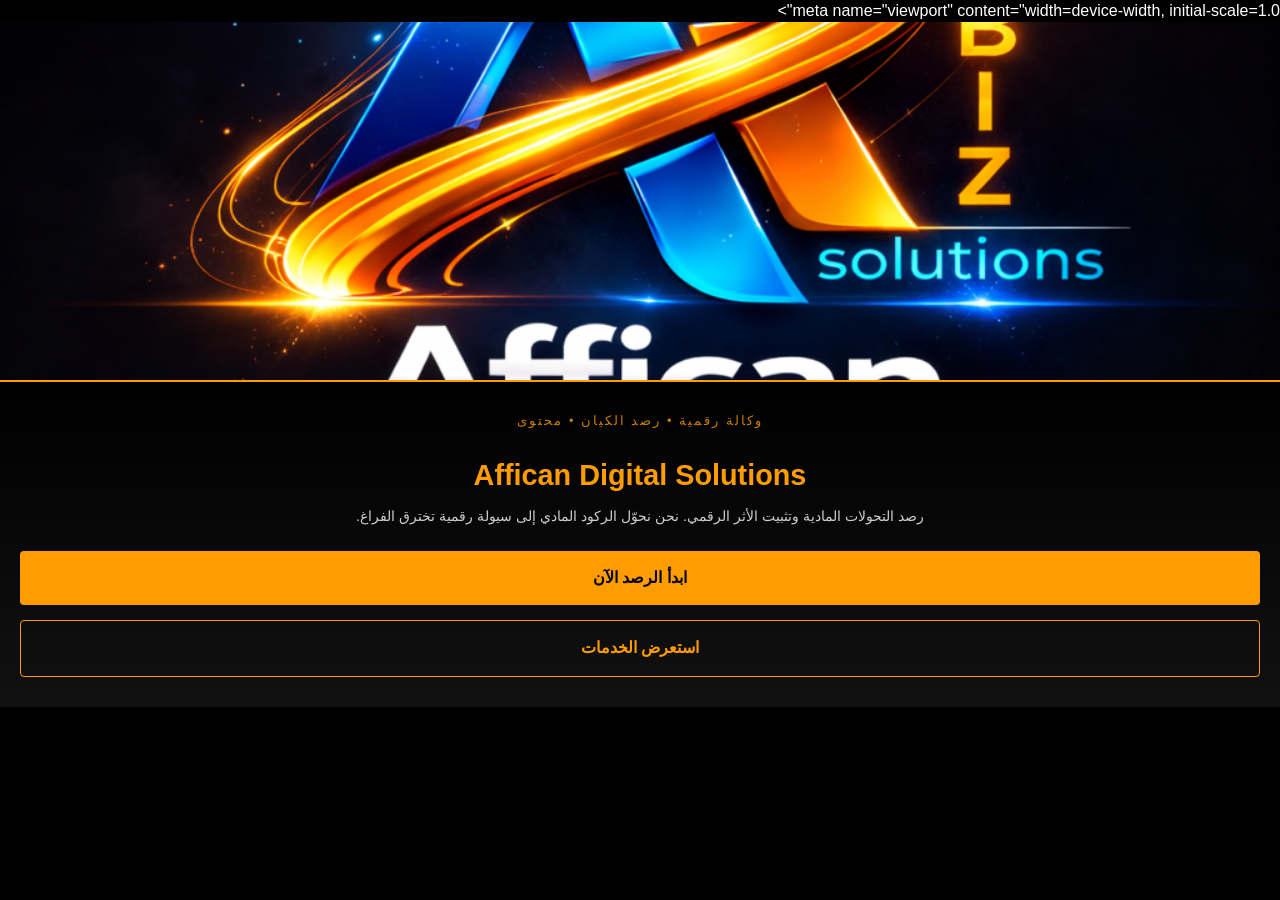
==== index.html @ de7030ec "Update index.html Signed-off-by: rakanafif <rakandz004@gmail.com>" ====
<!DOCTYPE html>
<html lang="ar" dir="rtl">
<head>
    
    <meta charset="utf-8">
    <meta name="google-site-verification" content="oXq-KwBceOg_togPXG14apbzMvEQKiECzn4qDTtBXEM" />
    <meta name="google-site-verification" content="ISTtmgUKRQYc-Rd8a2pWmfaBauQiLoEiOgYA6_pxWcs">
    meta name="viewport" content="width=device-width, initial-scale=1.0">
    <link rel="canonical" href="http://affican.duckdns.org/">
    <title>Affican Digital | رصد الكيان وحلول الأعمال</title>
    <meta name="description" content="Affican Digital Solutions - مختبر رصد التحولات الرقمية وصناعة المحتوى بقيادة ركان عفيف.">
    <meta name="keywords" content="Affican Digital, ركان عفيف, تسويق رقمي, DuckDNS">

    <link rel="stylesheet" href="styles.css">
</head>
<body>
    <div class="hero-image"></div>
    
    <main class="hero-content">
        <p style="color: #ff9d00; font-size: 0.8rem; letter-spacing: 2px;">وكالة رقمية • رصد الكيان • محتوى</p>
        <h1>Affican Digital Solutions</h1>
        <p>رصد التحولات المادية وتثبيت الأثر الرقمي. نحن نحوّل الركود المادي إلى سيولة رقمية تخترق الفراغ.</p>
        
        <div class="btn-group">
            <a href="#" class="btn btn-primary">ابدأ الرصد الآن</a>
            <a href="#" class="btn btn-outline">استعرض الخدمات</a>
        </div>
    </main>
</body>
    
</html>
---- styles.css ----
/* تصميم Affican Digital - نسخة الهاتف الفاخرة */
* { margin: 0; padding: 0; box-sizing: border-box; }
body { 
    background-color: #000; 
    color: #fff; 
    font-family: 'Arial', sans-serif; 
    direction: rtl;
    line-height: 1.4;
    overflow-x: hidden;
}

/* إصلاح صورة الغلاف العلوي */
.hero-image {
    width: 100%;
    height: 40vh; /* تأخذ 40% من طول الشاشة */
    background: url('logo.png') no-repeat center center; /* سنستخدم اللوجو كخلفية علوية */
    background-size: cover;
    border-bottom: 2px solid #ff9d00;
}

/* محتوى الواجهة */
.hero-content {
    padding: 30px 20px;
    text-align: center;
    background: linear-gradient(to bottom, #000, #111);
}

h1 { font-size: 1.8rem; color: #ff9d00; margin-bottom: 10px; }
p { font-size: 0.9rem; opacity: 0.8; margin-bottom: 25px; }

/* أزرار عريضة (Full Width) للهاتف */
.btn-group {
    display: flex;
    flex-direction: column;
    gap: 15px;
}

.btn {
    padding: 16px;
    border-radius: 4px;
    text-decoration: none;
    font-weight: bold;
    font-size: 1rem;
    transition: 0.3s;
}

.btn-primary { background-color: #ff9d00; color: #000; border: none; }
.btn-outline { border: 1px solid #ff9d00; color: #ff9d00; }
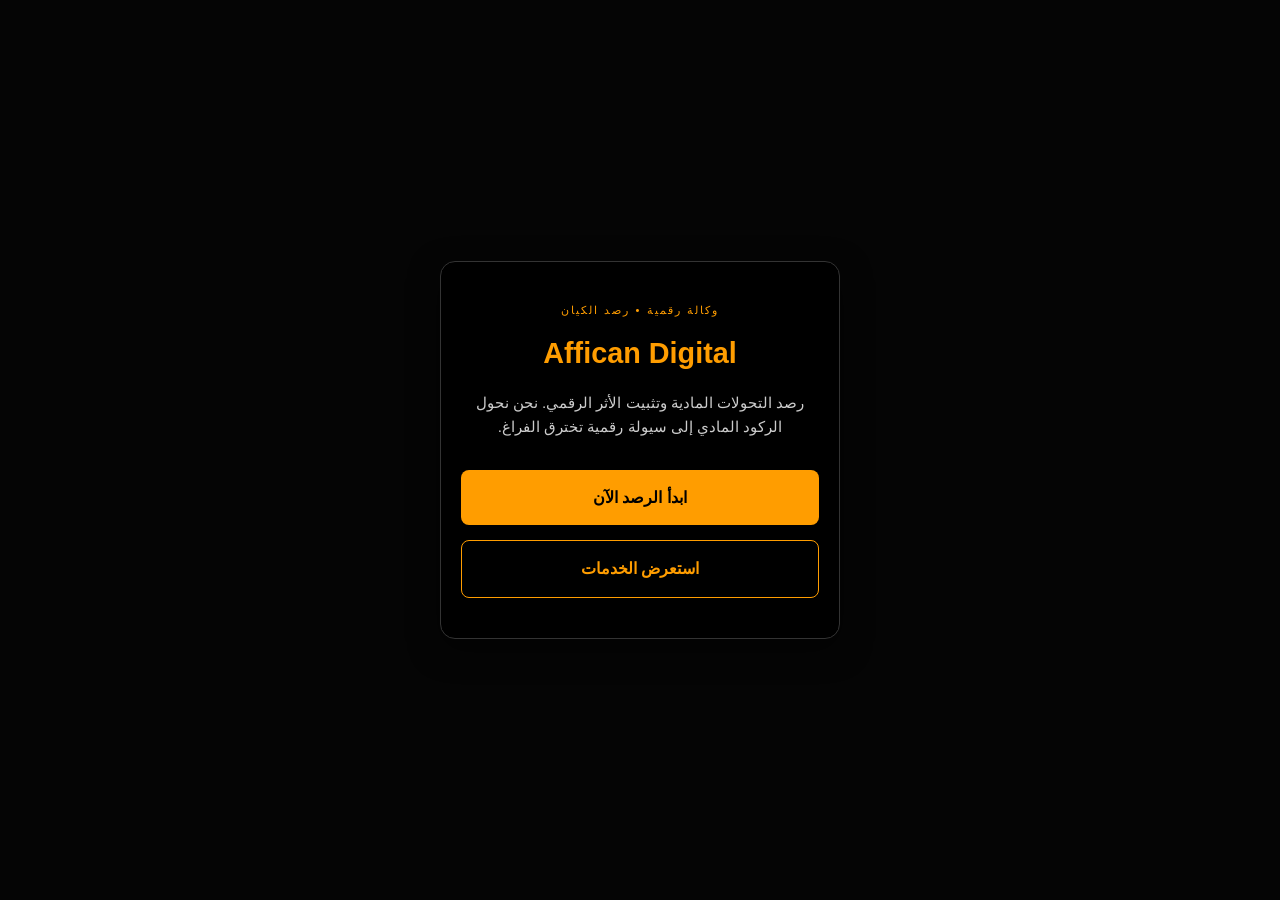
==== commit 3d770393: "Update index.html Signed-off-by: rakanafif <rakandz004@gmail.com>" ====
--- a/index.html
+++ b/index.html
@@ -1,32 +1,33 @@
-
 <!DOCTYPE html>
 <html lang="ar" dir="rtl">
 <head>
-    
-    <meta charset="utf-8">
-    <meta name="google-site-verification" content="oXq-KwBceOg_togPXG14apbzMvEQKiECzn4qDTtBXEM" />
-    <meta name="google-site-verification" content="ISTtmgUKRQYc-Rd8a2pWmfaBauQiLoEiOgYA6_pxWcs">
-    meta name="viewport" content="width=device-width, initial-scale=1.0">
-    <link rel="canonical" href="http://affican.duckdns.org/">
-    <title>Affican Digital | رصد الكيان وحلول الأعمال</title>
-    <meta name="description" content="Affican Digital Solutions - مختبر رصد التحولات الرقمية وصناعة المحتوى بقيادة ركان عفيف.">
-    <meta name="keywords" content="Affican Digital, ركان عفيف, تسويق رقمي, DuckDNS">
-
-    <link rel="stylesheet" href="styles.css">
+    <meta charset="UTF-8">
+    <meta name="viewport" content="width=device-width, initial-scale=1.0, maximum-scale=1.0, user-scalable=no">
+    <meta name="google-site-verification" content="mkq-KhrCe0g-YogPX614apmXV8QX1RCzn4gDTfRXRYM" />
+    <meta name="google-site-verification" content="ISTTmgUKRQYc-Rd8a2pWmf-aBauQiLoEiOgYA6_pxWcs" />
+    <title>Affican Digital | رصد الكيان</title>
+    <style>
+        * { margin: 0; padding: 0; box-sizing: border-box; }
+        body { background-color: #050505; color: #ffffff; font-family: sans-serif; line-height: 1.6; display: flex; align-items: center; justify-content: center; min-height: 100vh; padding: 20px; }
+        .card { background: #000; border: 1px solid #333; padding: 40px 20px; border-radius: 15px; text-align: center; width: 100%; max-width: 400px; box-shadow: 0 10px 30px rgba(0,0,0,0.5); }
+        .pill { color: #ff9d00; font-size: 0.7rem; text-transform: uppercase; letter-spacing: 2px; margin-bottom: 10px; display: block; }
+        h1 { color: #ff9d00; font-size: 1.8rem; margin-bottom: 15px; font-weight: bold; }
+        p { font-size: 0.95rem; color: #ccc; margin-bottom: 30px; }
+        .btn-group { display: flex; flex-direction: column; gap: 15px; }
+        .btn { display: block; padding: 15px; border-radius: 8px; text-decoration: none; font-weight: bold; transition: 0.3s; font-size: 1rem; }
+        .btn-primary { background-color: #ff9d00; color: #000; border: none; }
+        .btn-outline { border: 1px solid #ff9d00; color: #ff9d00; }
+    </style>
 </head>
 <body>
-    <div class="hero-image"></div>
-    
-    <main class="hero-content">
-        <p style="color: #ff9d00; font-size: 0.8rem; letter-spacing: 2px;">وكالة رقمية • رصد الكيان • محتوى</p>
-        <h1>Affican Digital Solutions</h1>
-        <p>رصد التحولات المادية وتثبيت الأثر الرقمي. نحن نحوّل الركود المادي إلى سيولة رقمية تخترق الفراغ.</p>
-        
+    <div class="card">
+        <span class="pill">وكالة رقمية • رصد الكيان</span>
+        <h1>Affican Digital</h1>
+        <p>رصد التحولات المادية وتثبيت الأثر الرقمي. نحن نحول الركود المادي إلى سيولة رقمية تخترق الفراغ.</p>
         <div class="btn-group">
             <a href="#" class="btn btn-primary">ابدأ الرصد الآن</a>
             <a href="#" class="btn btn-outline">استعرض الخدمات</a>
         </div>
-    </main>
+    </div>
 </body>
-    
 </html>
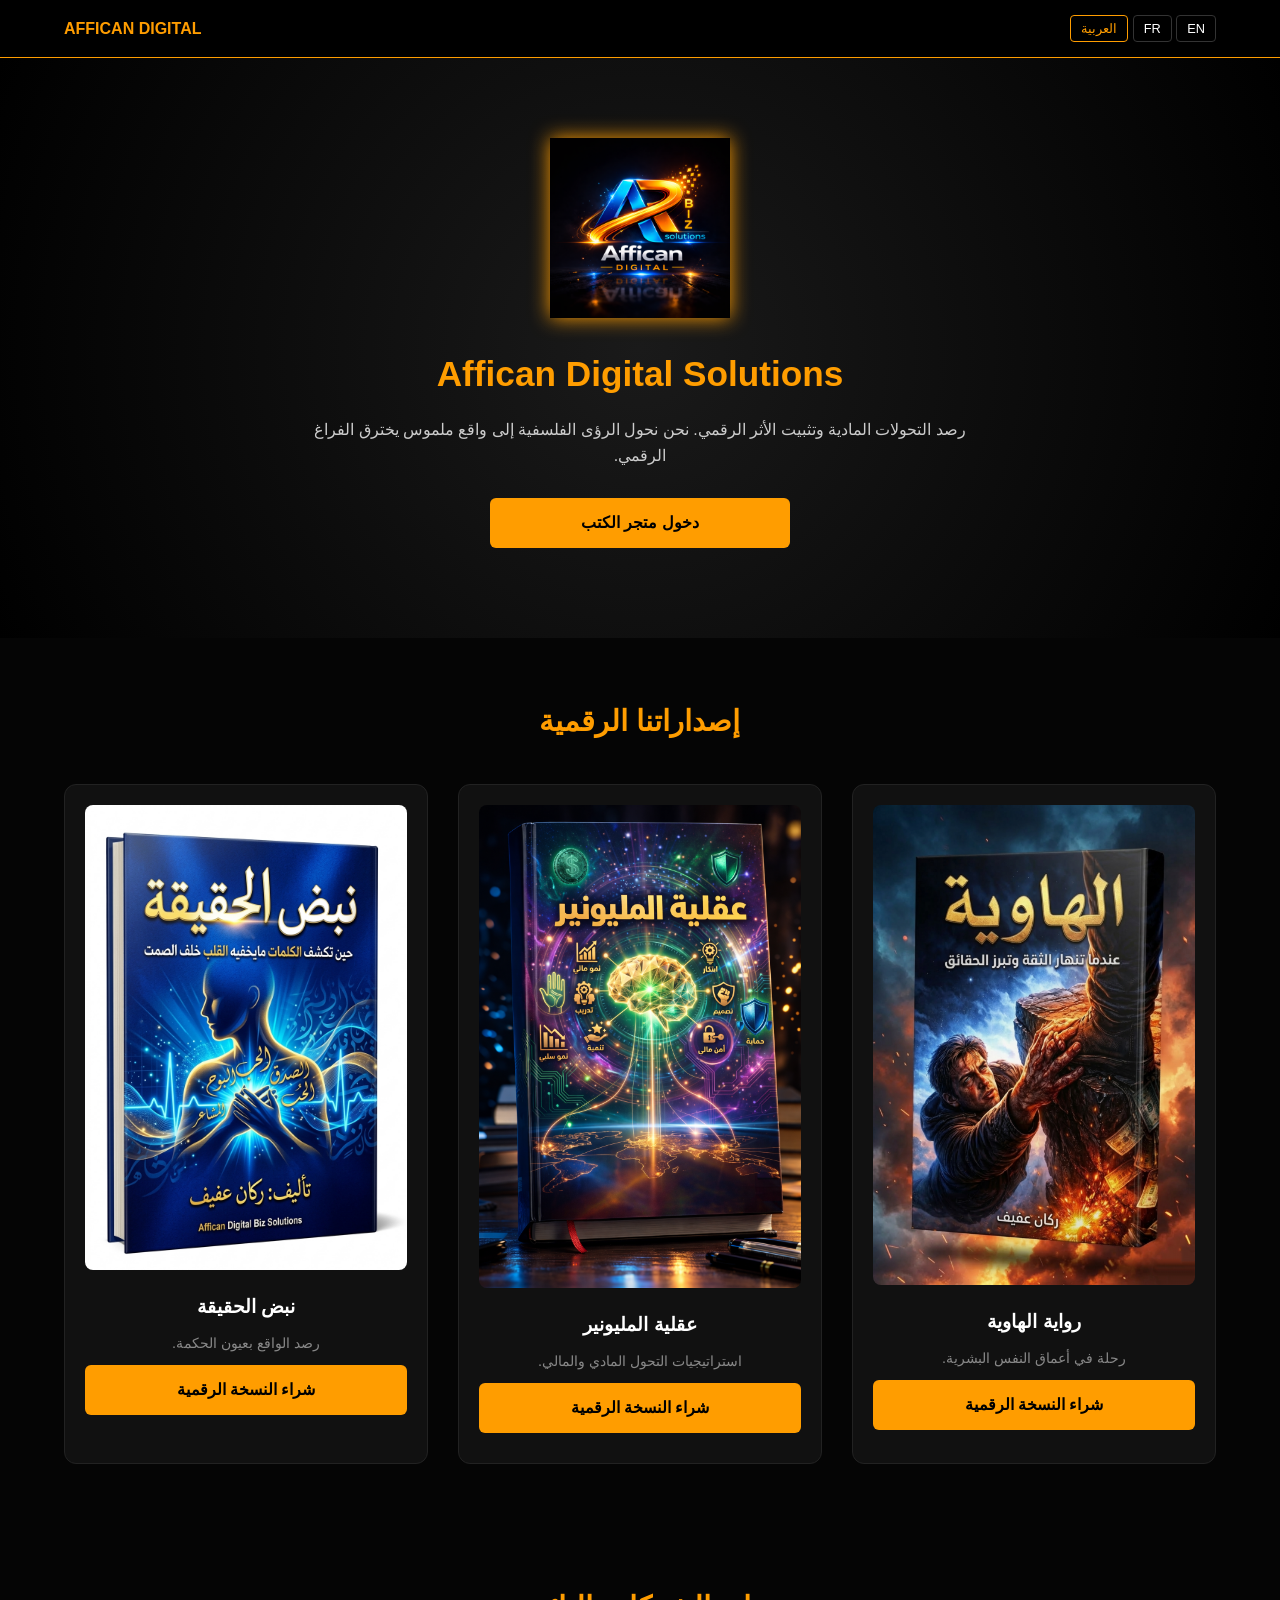
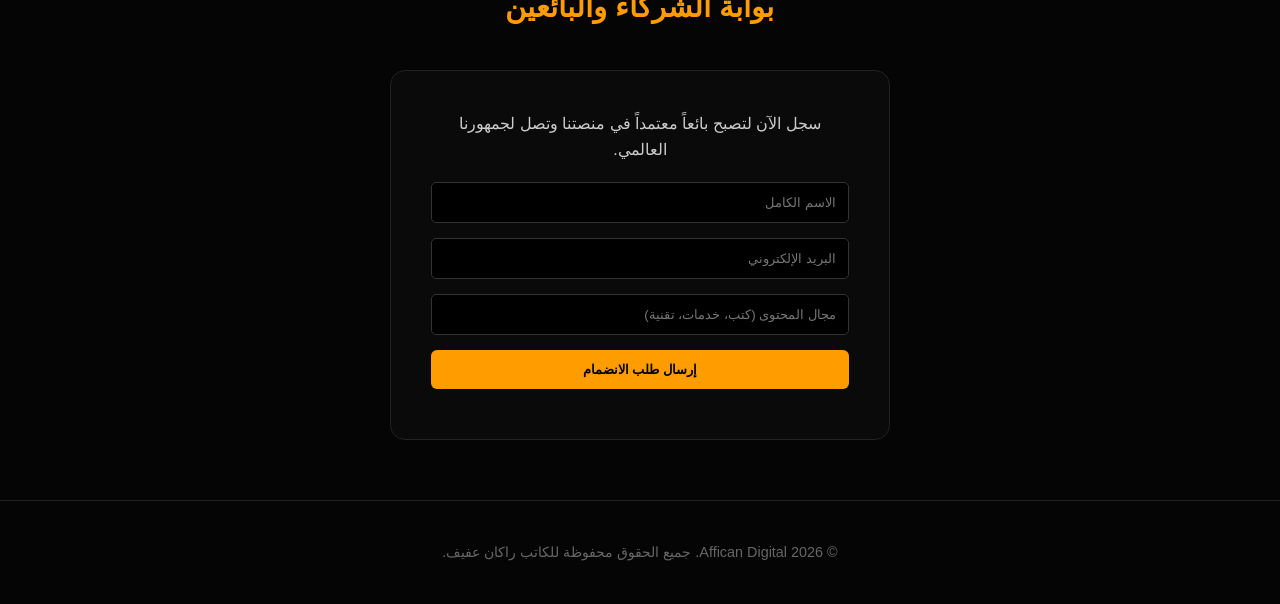
==== commit 74748fbb: "Update index.html Signed-off-by: rakanafif <rakandz004@gmail.com>" ====
--- a/index.html
+++ b/index.html
@@ -3,31 +3,111 @@
 <head>
     <meta charset="UTF-8">
     <meta name="viewport" content="width=device-width, initial-scale=1.0, maximum-scale=1.0, user-scalable=no">
+    
     <meta name="google-site-verification" content="mkq-KhrCe0g-YogPX614apmXV8QX1RCzn4gDTfRXRYM" />
     <meta name="google-site-verification" content="ISTTmgUKRQYc-Rd8a2pWmf-aBauQiLoEiOgYA6_pxWcs" />
-    <title>Affican Digital | رصد الكيان</title>
+    
+    <title>Affican Digital | المنصة المتكاملة</title>
+    
     <style>
-        * { margin: 0; padding: 0; box-sizing: border-box; }
-        body { background-color: #050505; color: #ffffff; font-family: sans-serif; line-height: 1.6; display: flex; align-items: center; justify-content: center; min-height: 100vh; padding: 20px; }
-        .card { background: #000; border: 1px solid #333; padding: 40px 20px; border-radius: 15px; text-align: center; width: 100%; max-width: 400px; box-shadow: 0 10px 30px rgba(0,0,0,0.5); }
-        .pill { color: #ff9d00; font-size: 0.7rem; text-transform: uppercase; letter-spacing: 2px; margin-bottom: 10px; display: block; }
-        h1 { color: #ff9d00; font-size: 1.8rem; margin-bottom: 15px; font-weight: bold; }
-        p { font-size: 0.95rem; color: #ccc; margin-bottom: 30px; }
-        .btn-group { display: flex; flex-direction: column; gap: 15px; }
-        .btn { display: block; padding: 15px; border-radius: 8px; text-decoration: none; font-weight: bold; transition: 0.3s; font-size: 1rem; }
-        .btn-primary { background-color: #ff9d00; color: #000; border: none; }
-        .btn-outline { border: 1px solid #ff9d00; color: #ff9d00; }
+        :root { --gold: #ff9d00; --bg: #050505; --card: #111; --text: #fff; }
+        * { margin: 0; padding: 0; box-sizing: border-box; font-family: 'Segoe UI', Tahoma, Geneva, Verdana, sans-serif; }
+        body { background-color: var(--bg); color: var(--text); direction: rtl; line-height: 1.6; }
+        
+        /* شريط التنقل واللغات */
+        nav { display: flex; justify-content: space-between; align-items: center; padding: 15px 5%; background: rgba(0,0,0,0.9); position: sticky; top: 0; z-index: 1000; border-bottom: 1px solid var(--gold); }
+        .lang-switcher button { background: none; border: 1px solid #333; color: #fff; padding: 5px 10px; cursor: pointer; border-radius: 4px; font-size: 0.8rem; transition: 0.3s; }
+        .lang-switcher button:hover { border-color: var(--gold); color: var(--gold); }
+
+        /* الواجهة الرئيسية */
+        header.hero { padding: 80px 20px; text-align: center; background: radial-gradient(circle, #1a1a1a 0%, #000 100%); }
+        .hero img.logo { width: 180px; margin-bottom: 20px; filter: drop-shadow(0 0 10px var(--gold)); }
+        h1 { color: var(--gold); font-size: 2.2rem; margin-bottom: 15px; }
+        p.lead { max-width: 700px; margin: 0 auto 30px; color: #ccc; }
+
+        /* معرض الكتب والخدمات */
+        section { padding: 60px 5%; }
+        .section-title { text-align: center; color: var(--gold); margin-bottom: 40px; font-size: 1.8rem; }
+        .grid { display: grid; grid-template-columns: repeat(auto-fit, minmax(280px, 1fr)); gap: 30px; }
+        .card { background: var(--card); border: 1px solid #222; border-radius: 12px; padding: 20px; text-align: center; transition: 0.4s; }
+        .card:hover { border-color: var(--gold); transform: translateY(-5px); }
+        .card img { width: 100%; border-radius: 8px; margin-bottom: 15px; }
+
+        /* الأزرار */
+        .btn { display: inline-block; padding: 12px 25px; border-radius: 6px; text-decoration: none; font-weight: bold; transition: 0.3s; cursor: pointer; border: none; width: 100%; }
+        .btn-primary { background: var(--gold); color: #000; margin-bottom: 10px; }
+        .btn-outline { border: 1px solid var(--gold); color: var(--gold); background: none; }
+
+        /* بوابة البائعين */
+        .registration { background: #0a0a0a; border-radius: 15px; padding: 40px; max-width: 500px; margin: 0 auto; border: 1px solid #222; }
+        input { width: 100%; padding: 12px; margin-bottom: 15px; background: #000; border: 1px solid #333; color: #fff; border-radius: 5px; }
+
+        @media (max-width: 768px) {
+            h1 { font-size: 1.6rem; }
+            .grid { grid-template-columns: 1fr; }
+        }
     </style>
 </head>
 <body>
-    <div class="card">
-        <span class="pill">وكالة رقمية • رصد الكيان</span>
-        <h1>Affican Digital</h1>
-        <p>رصد التحولات المادية وتثبيت الأثر الرقمي. نحن نحول الركود المادي إلى سيولة رقمية تخترق الفراغ.</p>
-        <div class="btn-group">
-            <a href="#" class="btn btn-primary">ابدأ الرصد الآن</a>
-            <a href="#" class="btn btn-outline">استعرض الخدمات</a>
+
+    <nav>
+        <div class="lang-switcher">
+            <button onclick="alert('English Language Coming Soon')">EN</button>
+            <button onclick="alert('Version Française Bientôt')">FR</button>
+            <button style="color: var(--gold); border-color: var(--gold);">العربية</button>
         </div>
-    </div>
+        <div class="logo-small" style="color: var(--gold); font-weight: bold;">AFFICAN DIGITAL</div>
+    </nav>
+
+    <header class="hero">
+        <img src="logo.png" alt="Affican Digital Logo" class="logo">
+        <h1>Affican Digital Solutions</h1>
+        <p class="lead">رصد التحولات المادية وتثبيت الأثر الرقمي. نحن نحول الرؤى الفلسفية إلى واقع ملموس يخترق الفراغ الرقمي.</p>
+        <div style="max-width: 300px; margin: 0 auto;">
+            <a href="#store" class="btn btn-primary">دخول متجر الكتب</a>
+        </div>
+    </header>
+
+    <section id="store">
+        <h2 class="section-title">إصداراتنا الرقمية</h2>
+        <div class="grid">
+            <div class="card">
+                <img src="abyss.png" alt="رواية الهاوية">
+                <h3>رواية الهاوية</h3>
+                <p style="font-size: 0.9rem; color: #888; margin: 10px 0;">رحلة في أعماق النفس البشرية.</p>
+                <a href="#" class="btn btn-primary">شراء النسخة الرقمية</a>
+            </div>
+            <div class="card">
+                <img src="millionaire.png" alt="عقلية المليونير">
+                <h3>عقلية المليونير</h3>
+                <p style="font-size: 0.9rem; color: #888; margin: 10px 0;">استراتيجيات التحول المادي والمالي.</p>
+                <a href="#" class="btn btn-primary">شراء النسخة الرقمية</a>
+            </div>
+            <div class="card">
+                <img src="truth.png" alt="نبض الحقيقة">
+                <h3>نبض الحقيقة</h3>
+                <p style="font-size: 0.9rem; color: #888; margin: 10px 0;">رصد الواقع بعيون الحكمة.</p>
+                <a href="#" class="btn btn-primary">شراء النسخة الرقمية</a>
+            </div>
+        </div>
+    </section>
+
+    <section id="community">
+        <h2 class="section-title">بوابة الشركاء والبائعين</h2>
+        <div class="registration">
+            <p style="text-align: center; margin-bottom: 20px; color: #ccc;">سجل الآن لتصبح بائعاً معتمداً في منصتنا وتصل لجمهورنا العالمي.</p>
+            <form action="#">
+                <input type="text" placeholder="الاسم الكامل" required>
+                <input type="email" placeholder="البريد الإلكتروني" required>
+                <input type="text" placeholder="مجال المحتوى (كتب، خدمات، تقنية)" required>
+                <button type="submit" class="btn btn-primary">إرسال طلب الانضمام</button>
+            </form>
+        </div>
+    </section>
+
+    <footer style="text-align: center; padding: 40px; border-top: 1px solid #222; font-size: 0.9rem; color: #666;">
+        <p>&copy; 2026 Affican Digital. جميع الحقوق محفوظة للكاتب راكان عفيف.</p>
+    </footer>
+
 </body>
 </html>
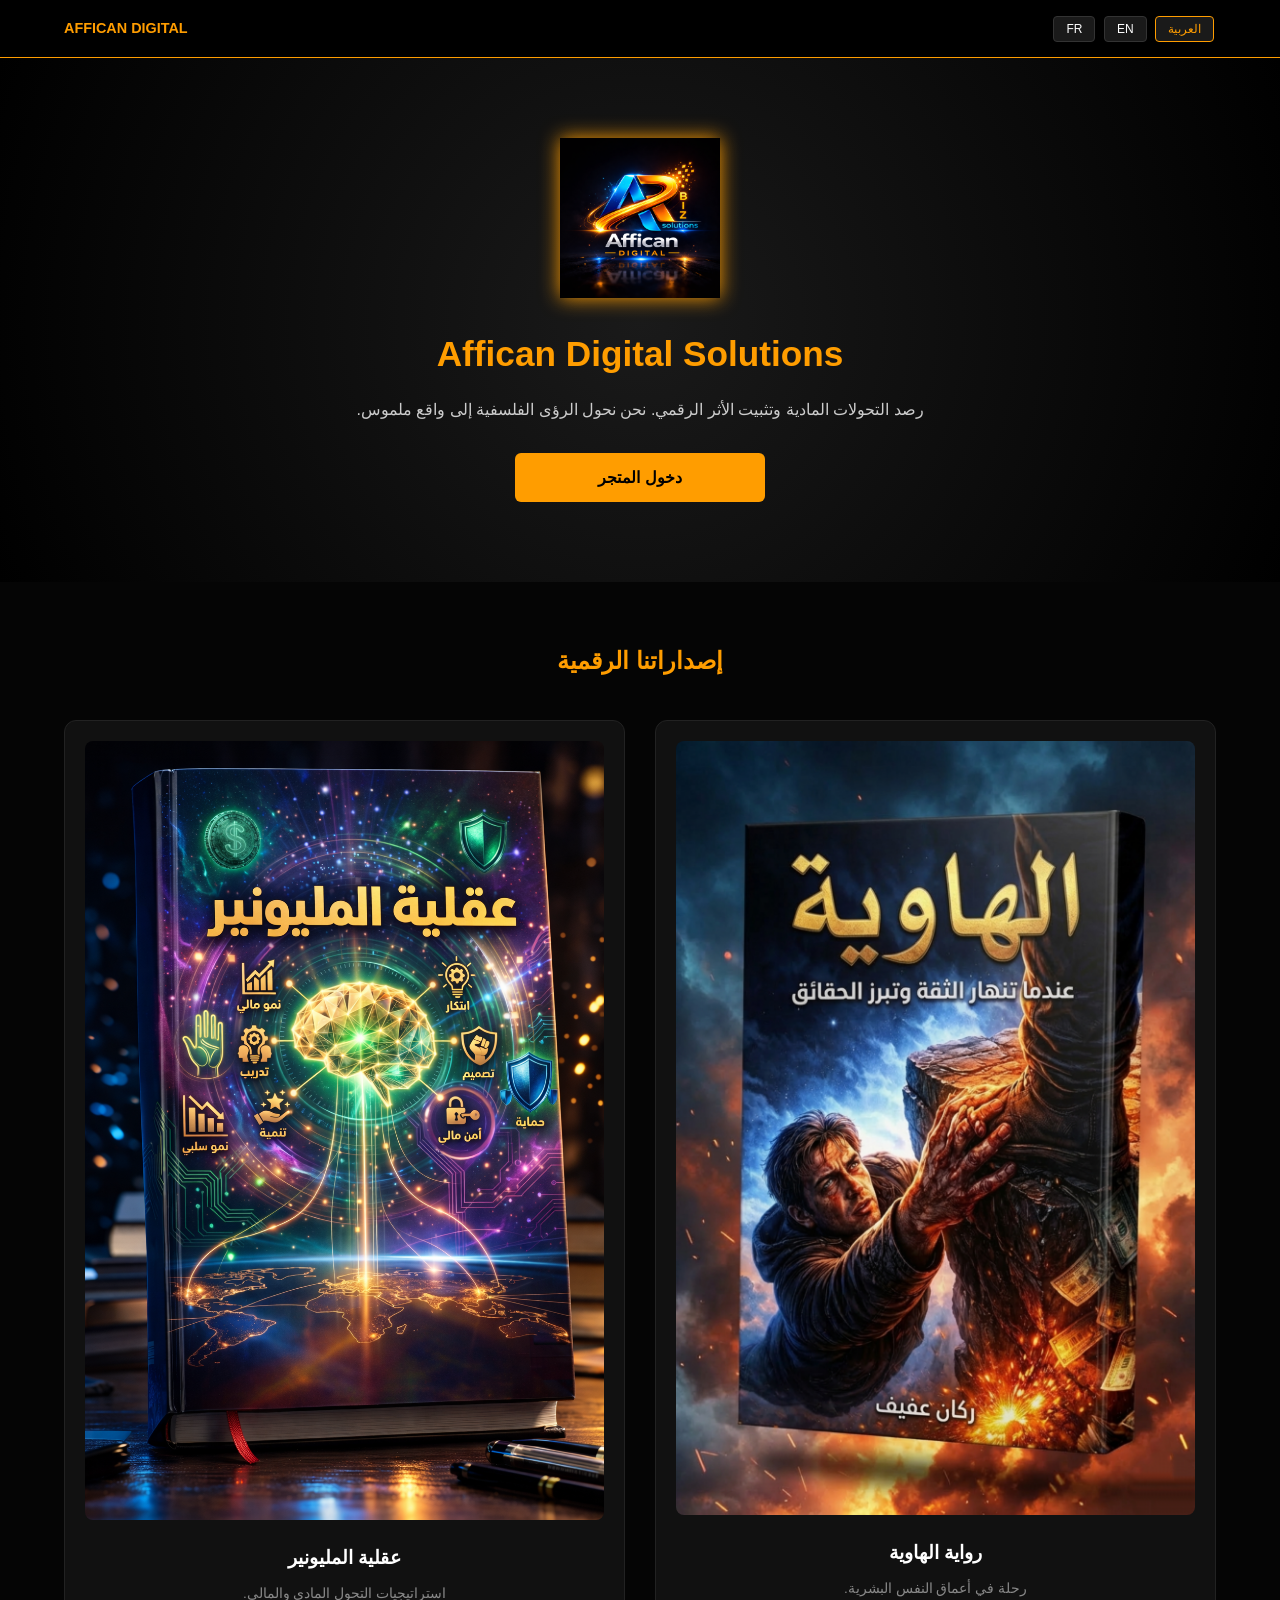
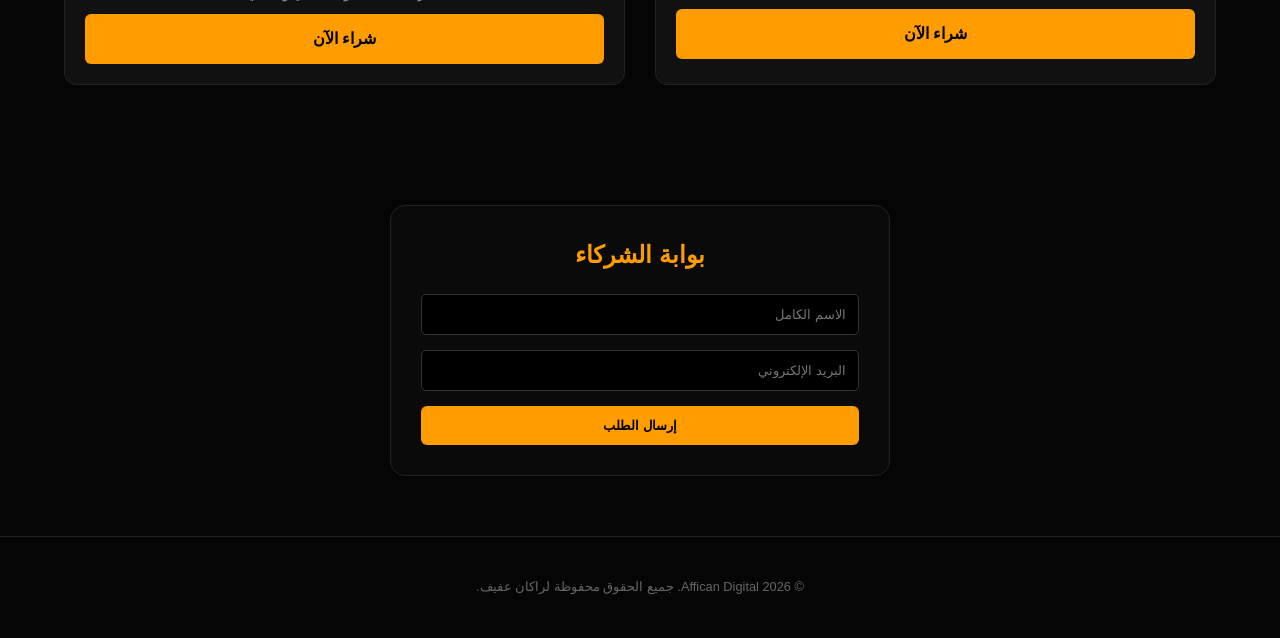
==== commit 89d4a505: "Update index.html Signed-off-by: rakanafif <rakandz004@gmail.com>" ====
--- a/index.html
+++ b/index.html
@@ -1,5 +1,5 @@
 <!DOCTYPE html>
-<html lang="ar" dir="rtl">
+<html lang="ar" dir="rtl" id="mainHtml">
 <head>
     <meta charset="UTF-8">
     <meta name="viewport" content="width=device-width, initial-scale=1.0, maximum-scale=1.0, user-scalable=no">
@@ -7,107 +7,160 @@
     <meta name="google-site-verification" content="mkq-KhrCe0g-YogPX614apmXV8QX1RCzn4gDTfRXRYM" />
     <meta name="google-site-verification" content="ISTTmgUKRQYc-Rd8a2pWmf-aBauQiLoEiOgYA6_pxWcs" />
     
-    <title>Affican Digital | المنصة المتكاملة</title>
+    <title id="pageTitle">Affican Digital | المنصة المتكاملة</title>
     
     <style>
         :root { --gold: #ff9d00; --bg: #050505; --card: #111; --text: #fff; }
-        * { margin: 0; padding: 0; box-sizing: border-box; font-family: 'Segoe UI', Tahoma, Geneva, Verdana, sans-serif; }
-        body { background-color: var(--bg); color: var(--text); direction: rtl; line-height: 1.6; }
-        
-        /* شريط التنقل واللغات */
+        * { margin: 0; padding: 0; box-sizing: border-box; font-family: 'Segoe UI', Tahoma, Geneva, Verdana, sans-serif; transition: 0.3s ease; }
+        body { background-color: var(--bg); color: var(--text); line-height: 1.6; }
         nav { display: flex; justify-content: space-between; align-items: center; padding: 15px 5%; background: rgba(0,0,0,0.9); position: sticky; top: 0; z-index: 1000; border-bottom: 1px solid var(--gold); }
-        .lang-switcher button { background: none; border: 1px solid #333; color: #fff; padding: 5px 10px; cursor: pointer; border-radius: 4px; font-size: 0.8rem; transition: 0.3s; }
-        .lang-switcher button:hover { border-color: var(--gold); color: var(--gold); }
-
-        /* الواجهة الرئيسية */
+        .lang-switcher button { background: #1a1a1a; border: 1px solid #333; color: #fff; padding: 5px 12px; cursor: pointer; border-radius: 4px; font-size: 0.75rem; margin: 0 2px; }
+        .lang-switcher button.active { border-color: var(--gold); color: var(--gold); }
         header.hero { padding: 80px 20px; text-align: center; background: radial-gradient(circle, #1a1a1a 0%, #000 100%); }
-        .hero img.logo { width: 180px; margin-bottom: 20px; filter: drop-shadow(0 0 10px var(--gold)); }
+        .hero img.logo { width: 160px; margin-bottom: 20px; filter: drop-shadow(0 0 10px var(--gold)); }
         h1 { color: var(--gold); font-size: 2.2rem; margin-bottom: 15px; }
-        p.lead { max-width: 700px; margin: 0 auto 30px; color: #ccc; }
-
-        /* معرض الكتب والخدمات */
         section { padding: 60px 5%; }
-        .section-title { text-align: center; color: var(--gold); margin-bottom: 40px; font-size: 1.8rem; }
         .grid { display: grid; grid-template-columns: repeat(auto-fit, minmax(280px, 1fr)); gap: 30px; }
-        .card { background: var(--card); border: 1px solid #222; border-radius: 12px; padding: 20px; text-align: center; transition: 0.4s; }
-        .card:hover { border-color: var(--gold); transform: translateY(-5px); }
+        .card { background: var(--card); border: 1px solid #222; border-radius: 12px; padding: 20px; text-align: center; }
         .card img { width: 100%; border-radius: 8px; margin-bottom: 15px; }
-
-        /* الأزرار */
-        .btn { display: inline-block; padding: 12px 25px; border-radius: 6px; text-decoration: none; font-weight: bold; transition: 0.3s; cursor: pointer; border: none; width: 100%; }
-        .btn-primary { background: var(--gold); color: #000; margin-bottom: 10px; }
-        .btn-outline { border: 1px solid var(--gold); color: var(--gold); background: none; }
-
-        /* بوابة البائعين */
-        .registration { background: #0a0a0a; border-radius: 15px; padding: 40px; max-width: 500px; margin: 0 auto; border: 1px solid #222; }
+        .btn { display: inline-block; padding: 12px 25px; border-radius: 6px; text-decoration: none; font-weight: bold; cursor: pointer; border: none; width: 100%; text-align: center; }
+        .btn-primary { background: var(--gold); color: #000; }
+        .registration { background: #0a0a0a; border-radius: 15px; padding: 30px; max-width: 500px; margin: 0 auto; border: 1px solid #222; }
         input { width: 100%; padding: 12px; margin-bottom: 15px; background: #000; border: 1px solid #333; color: #fff; border-radius: 5px; }
-
-        @media (max-width: 768px) {
-            h1 { font-size: 1.6rem; }
-            .grid { grid-template-columns: 1fr; }
-        }
+        footer { text-align: center; padding: 40px; border-top: 1px solid #222; font-size: 0.8rem; color: #666; }
     </style>
 </head>
 <body>
 
     <nav>
         <div class="lang-switcher">
-            <button onclick="alert('English Language Coming Soon')">EN</button>
-            <button onclick="alert('Version Française Bientôt')">FR</button>
-            <button style="color: var(--gold); border-color: var(--gold);">العربية</button>
+            <button onclick="changeLang('ar')" id="btnAr" class="active">العربية</button>
+            <button onclick="changeLang('en')" id="btnEn">EN</button>
+            <button onclick="changeLang('fr')" id="btnFr">FR</button>
         </div>
-        <div class="logo-small" style="color: var(--gold); font-weight: bold;">AFFICAN DIGITAL</div>
+        <div style="color: var(--gold); font-weight: bold; font-size: 0.9rem;">AFFICAN DIGITAL</div>
     </nav>
 
     <header class="hero">
-        <img src="logo.png" alt="Affican Digital Logo" class="logo">
-        <h1>Affican Digital Solutions</h1>
-        <p class="lead">رصد التحولات المادية وتثبيت الأثر الرقمي. نحن نحول الرؤى الفلسفية إلى واقع ملموس يخترق الفراغ الرقمي.</p>
-        <div style="max-width: 300px; margin: 0 auto;">
-            <a href="#store" class="btn btn-primary">دخول متجر الكتب</a>
+        <img src="logo.png" alt="Logo" class="logo">
+        <h1 id="heroTitle">Affican Digital Solutions</h1>
+        <p id="heroDesc" class="lead" style="max-width: 600px; margin: 0 auto 30px; color: #ccc;">رصد التحولات المادية وتثبيت الأثر الرقمي. نحن نحول الرؤى الفلسفية إلى واقع ملموس.</p>
+        <div style="max-width: 250px; margin: 0 auto;">
+            <a href="#store" id="btnExplore" class="btn btn-primary">دخول المتجر</a>
         </div>
     </header>
 
     <section id="store">
-        <h2 class="section-title">إصداراتنا الرقمية</h2>
+        <h2 id="storeTitle" style="text-align: center; color: var(--gold); margin-bottom: 40px;">إصداراتنا الرقمية</h2>
         <div class="grid">
             <div class="card">
-                <img src="abyss.png" alt="رواية الهاوية">
-                <h3>رواية الهاوية</h3>
-                <p style="font-size: 0.9rem; color: #888; margin: 10px 0;">رحلة في أعماق النفس البشرية.</p>
-                <a href="#" class="btn btn-primary">شراء النسخة الرقمية</a>
+                <img src="abyss.png" alt="Abyss">
+                <h3 id="book1Title">رواية الهاوية</h3>
+                <p id="book1Desc" style="font-size: 0.85rem; color: #888; margin: 10px 0;">رحلة في أعماق النفس البشرية.</p>
+                <a href="#" class="btn btn-primary buyBtn">شراء الآن</a>
             </div>
             <div class="card">
-                <img src="millionaire.png" alt="عقلية المليونير">
-                <h3>عقلية المليونير</h3>
-                <p style="font-size: 0.9rem; color: #888; margin: 10px 0;">استراتيجيات التحول المادي والمالي.</p>
-                <a href="#" class="btn btn-primary">شراء النسخة الرقمية</a>
-            </div>
-            <div class="card">
-                <img src="truth.png" alt="نبض الحقيقة">
-                <h3>نبض الحقيقة</h3>
-                <p style="font-size: 0.9rem; color: #888; margin: 10px 0;">رصد الواقع بعيون الحكمة.</p>
-                <a href="#" class="btn btn-primary">شراء النسخة الرقمية</a>
+                <img src="millionaire.png" alt="Millionaire">
+                <h3 id="book2Title">عقلية المليونير</h3>
+                <p id="book2Desc" style="font-size: 0.85rem; color: #888; margin: 10px 0;">استراتيجيات التحول المادي والمالي.</p>
+                <a href="#" class="btn btn-primary buyBtn">شراء الآن</a>
             </div>
         </div>
     </section>
 
     <section id="community">
-        <h2 class="section-title">بوابة الشركاء والبائعين</h2>
         <div class="registration">
-            <p style="text-align: center; margin-bottom: 20px; color: #ccc;">سجل الآن لتصبح بائعاً معتمداً في منصتنا وتصل لجمهورنا العالمي.</p>
-            <form action="#">
-                <input type="text" placeholder="الاسم الكامل" required>
-                <input type="email" placeholder="البريد الإلكتروني" required>
-                <input type="text" placeholder="مجال المحتوى (كتب، خدمات، تقنية)" required>
-                <button type="submit" class="btn btn-primary">إرسال طلب الانضمام</button>
+            <h2 id="regTitle" style="color: var(--gold); text-align: center; margin-bottom: 20px;">بوابة الشركاء</h2>
+            <form>
+                <input type="text" id="inputName" placeholder="الاسم الكامل">
+                <input type="email" id="inputEmail" placeholder="البريد الإلكتروني">
+                <button type="submit" id="btnSubmit" class="btn btn-primary">إرسال الطلب</button>
             </form>
         </div>
     </section>
 
-    <footer style="text-align: center; padding: 40px; border-top: 1px solid #222; font-size: 0.9rem; color: #666;">
-        <p>&copy; 2026 Affican Digital. جميع الحقوق محفوظة للكاتب راكان عفيف.</p>
+    <footer>
+        <p id="footerText">&copy; 2026 Affican Digital. جميع الحقوق محفوظة لراكان عفيف.</p>
     </footer>
 
+    <script>
+        const translations = {
+            ar: {
+                dir: "rtl",
+                heroTitle: "Affican Digital Solutions",
+                heroDesc: "رصد التحولات المادية وتثبيت الأثر الرقمي. نحن نحول الرؤى الفلسفية إلى واقع ملموس.",
+                btnExplore: "دخول المتجر",
+                storeTitle: "إصداراتنا الرقمية",
+                book1Title: "رواية الهاوية",
+                book1Desc: "رحلة في أعماق النفس البشرية.",
+                book2Title: "عقلية المليونير",
+                book2Desc: "استراتيجيات التحول المادي والمالي.",
+                regTitle: "بوابة الشركاء",
+                inputName: "الاسم الكامل",
+                inputEmail: "البريد الإلكتروني",
+                btnSubmit: "إرسال الطلب",
+                buyBtn: "شراء الآن",
+                footerText: "© 2026 Affican Digital. جميع الحقوق محفوظة لراكان عفيف."
+            },
+            en: {
+                dir: "ltr",
+                heroTitle: "Affican Digital Solutions",
+                heroDesc: "Monitoring physical transformations and establishing digital impact. We turn philosophical visions into reality.",
+                btnExplore: "Enter Store",
+                storeTitle: "Digital Publications",
+                book1Title: "The Abyss Novel",
+                book1Desc: "A journey into the depths of the human soul.",
+                book2Title: "Millionaire Mindset",
+                book2Desc: "Strategies for physical and financial transformation.",
+                regTitle: "Partners Portal",
+                inputName: "Full Name",
+                inputEmail: "Email Address",
+                btnSubmit: "Submit Request",
+                buyBtn: "Buy Now",
+                footerText: "© 2026 Affican Digital. All rights reserved to Rakan Afif."
+            },
+            fr: {
+                dir: "ltr",
+                heroTitle: "Affican Digital Solutions",
+                heroDesc: "Suivi des transformations physiques et établissement de l'impact numérique. Nous transformons les visions philosophiques en réalité.",
+                btnExplore: "Entrer dans la boutique",
+                storeTitle: "Publications Numériques",
+                book1Title: "Le Roman de l'Abîme",
+                book1Desc: "Un voyage dans les profondeurs de l'âme humaine.",
+                book2Title: "L'esprit Millionnaire",
+                book2Desc: "Stratégies de transformation physique et financière.",
+                regTitle: "Portail des Partenaires",
+                inputName: "Nom Complet",
+                inputEmail: "Adresse E-mail",
+                btnSubmit: "Envoyer la Demande",
+                buyBtn: "Acheter Maintenant",
+                footerText: "© 2026 Affican Digital. Tous droits réservés à Rakan Afif."
+            }
+        };
+
+        function changeLang(lang) {
+            const data = translations[lang];
+            document.getElementById('mainHtml').dir = data.dir;
+            document.getElementById('mainHtml').lang = lang;
+            document.getElementById('heroTitle').innerText = data.heroTitle;
+            document.getElementById('heroDesc').innerText = data.heroDesc;
+            document.getElementById('btnExplore').innerText = data.btnExplore;
+            document.getElementById('storeTitle').innerText = data.storeTitle;
+            document.getElementById('book1Title').innerText = data.book1Title;
+            document.getElementById('book1Desc').innerText = data.book1Desc;
+            document.getElementById('book2Title').innerText = data.book2Title;
+            document.getElementById('book2Desc').innerText = data.book2Desc;
+            document.getElementById('regTitle').innerText = data.regTitle;
+            document.getElementById('inputName').placeholder = data.inputName;
+            document.getElementById('inputEmail').placeholder = data.inputEmail;
+            document.getElementById('btnSubmit').innerText = data.btnSubmit;
+            document.getElementById('footerText').innerText = data.footerText;
+            
+            document.querySelectorAll('.buyBtn').forEach(btn => btn.innerText = data.buyBtn);
+            
+            document.querySelectorAll('.lang-switcher button').forEach(b => b.classList.remove('active'));
+            document.getElementById('btn' + lang.charAt(0).toUpperCase() + lang.slice(1)).classList.add('active');
+        }
+    </script>
 </body>
 </html>
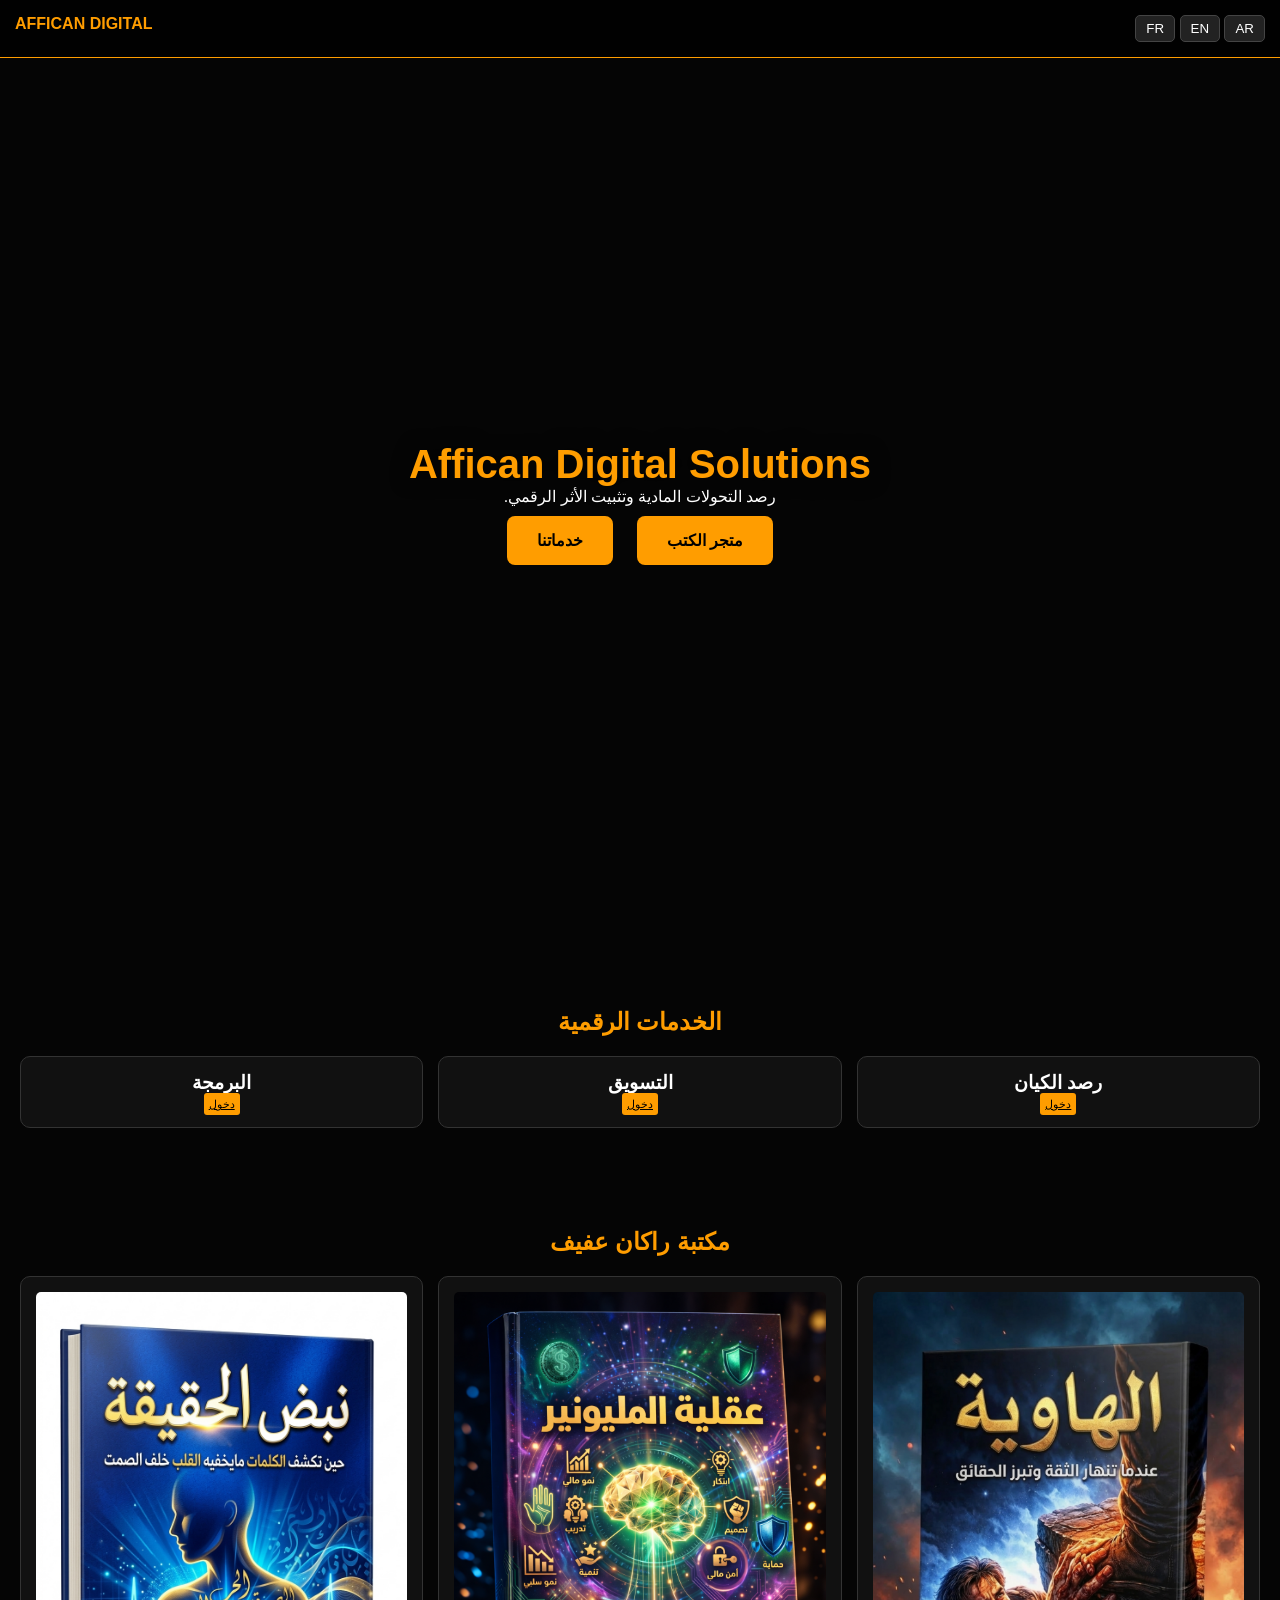
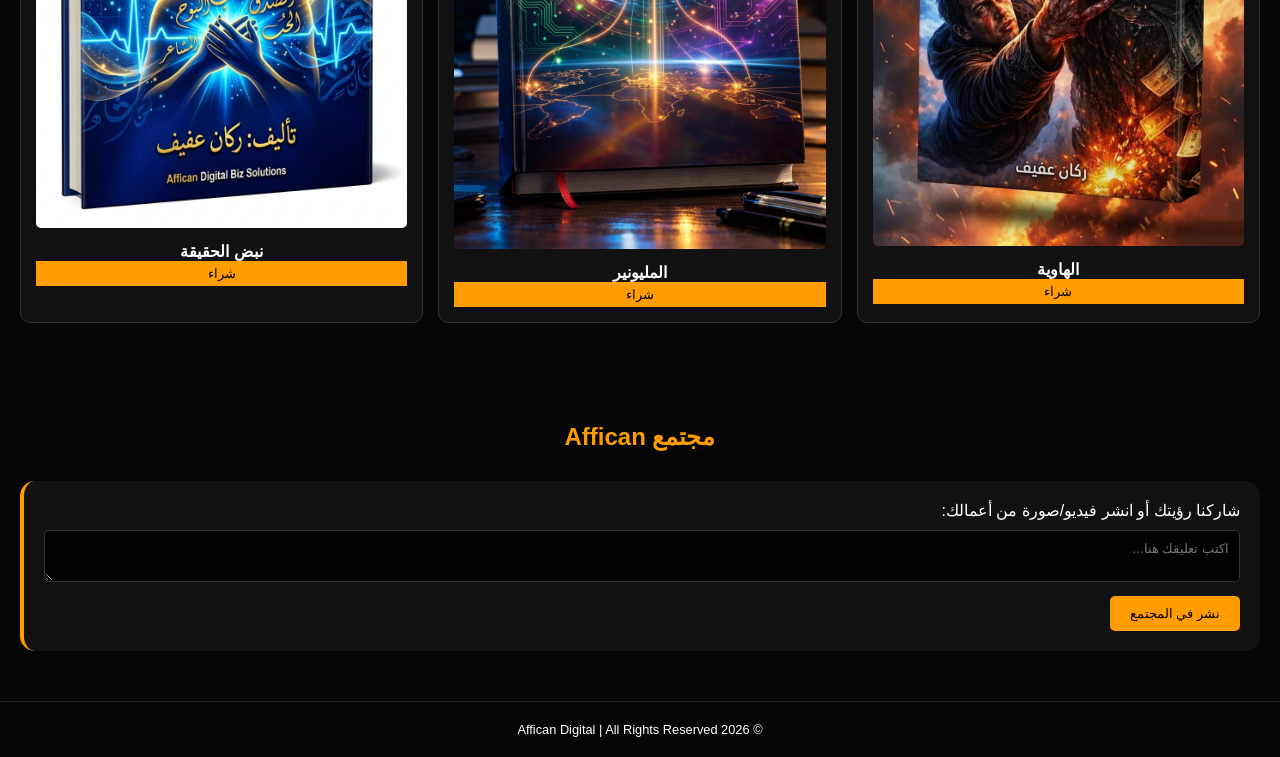
==== commit 5e53c8df: "Update index.html Signed-off-by: rakanafif <rakandz004@gmail.com>" ====
--- a/index.html
+++ b/index.html
@@ -3,163 +3,112 @@
 <head>
     <meta charset="UTF-8">
     <meta name="viewport" content="width=device-width, initial-scale=1.0, maximum-scale=1.0, user-scalable=no">
-    
     <meta name="google-site-verification" content="mkq-KhrCe0g-YogPX614apmXV8QX1RCzn4gDTfRXRYM" />
     <meta name="google-site-verification" content="ISTTmgUKRQYc-Rd8a2pWmf-aBauQiLoEiOgYA6_pxWcs" />
     
-    <title id="pageTitle">Affican Digital | المنصة المتكاملة</title>
+    <title>Affican Digital | المنصة الشاملة</title>
     
     <style>
         :root { --gold: #ff9d00; --bg: #050505; --card: #111; --text: #fff; }
-        * { margin: 0; padding: 0; box-sizing: border-box; font-family: 'Segoe UI', Tahoma, Geneva, Verdana, sans-serif; transition: 0.3s ease; }
-        body { background-color: var(--bg); color: var(--text); line-height: 1.6; }
-        nav { display: flex; justify-content: space-between; align-items: center; padding: 15px 5%; background: rgba(0,0,0,0.9); position: sticky; top: 0; z-index: 1000; border-bottom: 1px solid var(--gold); }
-        .lang-switcher button { background: #1a1a1a; border: 1px solid #333; color: #fff; padding: 5px 12px; cursor: pointer; border-radius: 4px; font-size: 0.75rem; margin: 0 2px; }
-        .lang-switcher button.active { border-color: var(--gold); color: var(--gold); }
-        header.hero { padding: 80px 20px; text-align: center; background: radial-gradient(circle, #1a1a1a 0%, #000 100%); }
-        .hero img.logo { width: 160px; margin-bottom: 20px; filter: drop-shadow(0 0 10px var(--gold)); }
-        h1 { color: var(--gold); font-size: 2.2rem; margin-bottom: 15px; }
-        section { padding: 60px 5%; }
-        .grid { display: grid; grid-template-columns: repeat(auto-fit, minmax(280px, 1fr)); gap: 30px; }
-        .card { background: var(--card); border: 1px solid #222; border-radius: 12px; padding: 20px; text-align: center; }
-        .card img { width: 100%; border-radius: 8px; margin-bottom: 15px; }
-        .btn { display: inline-block; padding: 12px 25px; border-radius: 6px; text-decoration: none; font-weight: bold; cursor: pointer; border: none; width: 100%; text-align: center; }
-        .btn-primary { background: var(--gold); color: #000; }
-        .registration { background: #0a0a0a; border-radius: 15px; padding: 30px; max-width: 500px; margin: 0 auto; border: 1px solid #222; }
-        input { width: 100%; padding: 12px; margin-bottom: 15px; background: #000; border: 1px solid #333; color: #fff; border-radius: 5px; }
-        footer { text-align: center; padding: 40px; border-top: 1px solid #222; font-size: 0.8rem; color: #666; }
+        * { margin: 0; padding: 0; box-sizing: border-box; font-family: sans-serif; transition: 0.3s; }
+        body { background: var(--bg); color: var(--text); overflow-x: hidden; }
+        
+        /* فيديو الخلفية */
+        .video-bg { position: fixed; top: 0; left: 0; width: 100%; height: 100%; object-fit: cover; z-index: -1; opacity: 0.4; }
+
+        /* شريط التنقل */
+        nav { display: flex; justify-content: space-between; padding: 15px; background: rgba(0,0,0,0.8); position: sticky; top: 0; z-index: 100; border-bottom: 1px solid var(--gold); }
+        .lang-btn { background: #222; border: 1px solid #444; color: #fff; padding: 5px 10px; border-radius: 5px; cursor: pointer; }
+
+        /* الواجهة الرئيسية */
+        .hero { height: 100vh; display: flex; flex-direction: column; justify-content: center; align-items: center; text-align: center; padding: 20px; }
+        .hero h1 { font-size: 2.5rem; color: var(--gold); text-shadow: 0 0 20px #000; }
+        .btn { padding: 15px 30px; border-radius: 8px; text-decoration: none; font-weight: bold; margin: 10px; display: inline-block; }
+        .btn-gold { background: var(--gold); color: #000; }
+
+        /* قسم الخدمات والكتب */
+        section { padding: 50px 20px; }
+        .grid { display: grid; grid-template-columns: repeat(auto-fit, minmax(160px, 1fr)); gap: 15px; }
+        .card { background: var(--card); border: 1px solid #333; border-radius: 10px; padding: 15px; text-align: center; }
+        .card img { width: 100%; border-radius: 5px; margin-bottom: 10px; }
+
+        /* قسم المجتمع والتعليقات */
+        .community-box { background: #111; padding: 20px; border-radius: 15px; border-left: 4px solid var(--gold); margin-top: 30px; }
+        textarea { width: 100%; background: #000; border: 1px solid #333; color: #fff; padding: 10px; border-radius: 5px; margin-top: 10px; }
+
+        /* تحسين الهاتف */
+        @media (max-width: 600px) {
+            .hero h1 { font-size: 1.8rem; }
+            .grid { grid-template-columns: 1fr 1fr; } /* كتب بجانب بعضها في الهاتف */
+        }
     </style>
 </head>
 <body>
 
+    <video class="video-bg" autoplay muted loop playsinline>
+        <source src="Intro.mp4" type="video/mp4">
+    </video>
+
     <nav>
         <div class="lang-switcher">
-            <button onclick="changeLang('ar')" id="btnAr" class="active">العربية</button>
-            <button onclick="changeLang('en')" id="btnEn">EN</button>
-            <button onclick="changeLang('fr')" id="btnFr">FR</button>
+            <button class="lang-btn" onclick="changeLang('ar')">AR</button>
+            <button class="lang-btn" onclick="changeLang('en')">EN</button>
+            <button class="lang-btn" onclick="changeLang('fr')">FR</button>
         </div>
-        <div style="color: var(--gold); font-weight: bold; font-size: 0.9rem;">AFFICAN DIGITAL</div>
+        <div style="color: var(--gold); font-weight: bold;">AFFICAN DIGITAL</div>
     </nav>
 
-    <header class="hero">
-        <img src="logo.png" alt="Logo" class="logo">
+    <section class="hero">
         <h1 id="heroTitle">Affican Digital Solutions</h1>
-        <p id="heroDesc" class="lead" style="max-width: 600px; margin: 0 auto 30px; color: #ccc;">رصد التحولات المادية وتثبيت الأثر الرقمي. نحن نحول الرؤى الفلسفية إلى واقع ملموس.</p>
-        <div style="max-width: 250px; margin: 0 auto;">
-            <a href="#store" id="btnExplore" class="btn btn-primary">دخول المتجر</a>
+        <p id="heroDesc">رصد التحولات المادية وتثبيت الأثر الرقمي.</p>
+        <div class="btn-group">
+            <a href="#store" class="btn btn-gold" id="btnStore">متجر الكتب</a>
+            <a href="#services" class="btn btn-gold" id="btnServ">خدماتنا</a>
         </div>
-    </header>
+    </section>
+
+    <section id="services">
+        <h2 style="color: var(--gold); text-align: center; margin-bottom: 20px;" id="servTitle">الخدمات الرقمية</h2>
+        <div class="grid">
+            <div class="card"><h3>رصد الكيان</h3><a href="#" class="btn-gold" style="padding:5px; font-size:0.7rem; border-radius:3px;">دخول</a></div>
+            <div class="card"><h3>التسويق</h3><a href="#" class="btn-gold" style="padding:5px; font-size:0.7rem; border-radius:3px;">دخول</a></div>
+            <div class="card"><h3>البرمجة</h3><a href="#" class="btn-gold" style="padding:5px; font-size:0.7rem; border-radius:3px;">دخول</a></div>
+        </div>
+    </section>
 
     <section id="store">
-        <h2 id="storeTitle" style="text-align: center; color: var(--gold); margin-bottom: 40px;">إصداراتنا الرقمية</h2>
+        <h2 style="color: var(--gold); text-align: center; margin-bottom: 20px;">مكتبة راكان عفيف</h2>
         <div class="grid">
-            <div class="card">
-                <img src="abyss.png" alt="Abyss">
-                <h3 id="book1Title">رواية الهاوية</h3>
-                <p id="book1Desc" style="font-size: 0.85rem; color: #888; margin: 10px 0;">رحلة في أعماق النفس البشرية.</p>
-                <a href="#" class="btn btn-primary buyBtn">شراء الآن</a>
-            </div>
-            <div class="card">
-                <img src="millionaire.png" alt="Millionaire">
-                <h3 id="book2Title">عقلية المليونير</h3>
-                <p id="book2Desc" style="font-size: 0.85rem; color: #888; margin: 10px 0;">استراتيجيات التحول المادي والمالي.</p>
-                <a href="#" class="btn btn-primary buyBtn">شراء الآن</a>
-            </div>
+            <div class="card"><img src="abyss.png"><h4>الهاوية</h4><button class="btn-gold" style="width:100%; border:none; padding:5px;">شراء</button></div>
+            <div class="card"><img src="millionaire.png"><h4>المليونير</h4><button class="btn-gold" style="width:100%; border:none; padding:5px;">شراء</button></div>
+            <div class="card"><img src="truth.png"><h4>نبض الحقيقة</h4><button class="btn-gold" style="width:100%; border:none; padding:5px;">شراء</button></div>
         </div>
     </section>
 
     <section id="community">
-        <div class="registration">
-            <h2 id="regTitle" style="color: var(--gold); text-align: center; margin-bottom: 20px;">بوابة الشركاء</h2>
-            <form>
-                <input type="text" id="inputName" placeholder="الاسم الكامل">
-                <input type="email" id="inputEmail" placeholder="البريد الإلكتروني">
-                <button type="submit" id="btnSubmit" class="btn btn-primary">إرسال الطلب</button>
-            </form>
+        <h2 style="color: var(--gold); text-align: center;">مجتمع Affican</h2>
+        <div class="community-box">
+            <p>شاركنا رؤيتك أو انشر فيديو/صورة من أعمالك:</p>
+            <textarea placeholder="اكتب تعليقك هنا..."></textarea>
+            <button class="btn-gold" style="margin-top:10px; border:none; padding:10px 20px; border-radius:5px; cursor:pointer;">نشر في المجتمع</button>
         </div>
     </section>
 
-    <footer>
-        <p id="footerText">&copy; 2026 Affican Digital. جميع الحقوق محفوظة لراكان عفيف.</p>
+    <footer style="text-align:center; padding:20px; border-top:1px solid #222; font-size:0.8rem;">
+        &copy; 2026 Affican Digital | All Rights Reserved
     </footer>
 
     <script>
-        const translations = {
-            ar: {
-                dir: "rtl",
-                heroTitle: "Affican Digital Solutions",
-                heroDesc: "رصد التحولات المادية وتثبيت الأثر الرقمي. نحن نحول الرؤى الفلسفية إلى واقع ملموس.",
-                btnExplore: "دخول المتجر",
-                storeTitle: "إصداراتنا الرقمية",
-                book1Title: "رواية الهاوية",
-                book1Desc: "رحلة في أعماق النفس البشرية.",
-                book2Title: "عقلية المليونير",
-                book2Desc: "استراتيجيات التحول المادي والمالي.",
-                regTitle: "بوابة الشركاء",
-                inputName: "الاسم الكامل",
-                inputEmail: "البريد الإلكتروني",
-                btnSubmit: "إرسال الطلب",
-                buyBtn: "شراء الآن",
-                footerText: "© 2026 Affican Digital. جميع الحقوق محفوظة لراكان عفيف."
-            },
-            en: {
-                dir: "ltr",
-                heroTitle: "Affican Digital Solutions",
-                heroDesc: "Monitoring physical transformations and establishing digital impact. We turn philosophical visions into reality.",
-                btnExplore: "Enter Store",
-                storeTitle: "Digital Publications",
-                book1Title: "The Abyss Novel",
-                book1Desc: "A journey into the depths of the human soul.",
-                book2Title: "Millionaire Mindset",
-                book2Desc: "Strategies for physical and financial transformation.",
-                regTitle: "Partners Portal",
-                inputName: "Full Name",
-                inputEmail: "Email Address",
-                btnSubmit: "Submit Request",
-                buyBtn: "Buy Now",
-                footerText: "© 2026 Affican Digital. All rights reserved to Rakan Afif."
-            },
-            fr: {
-                dir: "ltr",
-                heroTitle: "Affican Digital Solutions",
-                heroDesc: "Suivi des transformations physiques et établissement de l'impact numérique. Nous transformons les visions philosophiques en réalité.",
-                btnExplore: "Entrer dans la boutique",
-                storeTitle: "Publications Numériques",
-                book1Title: "Le Roman de l'Abîme",
-                book1Desc: "Un voyage dans les profondeurs de l'âme humaine.",
-                book2Title: "L'esprit Millionnaire",
-                book2Desc: "Stratégies de transformation physique et financière.",
-                regTitle: "Portail des Partenaires",
-                inputName: "Nom Complet",
-                inputEmail: "Adresse E-mail",
-                btnSubmit: "Envoyer la Demande",
-                buyBtn: "Acheter Maintenant",
-                footerText: "© 2026 Affican Digital. Tous droits réservés à Rakan Afif."
-            }
-        };
-
-        function changeLang(lang) {
-            const data = translations[lang];
-            document.getElementById('mainHtml').dir = data.dir;
-            document.getElementById('mainHtml').lang = lang;
-            document.getElementById('heroTitle').innerText = data.heroTitle;
-            document.getElementById('heroDesc').innerText = data.heroDesc;
-            document.getElementById('btnExplore').innerText = data.btnExplore;
-            document.getElementById('storeTitle').innerText = data.storeTitle;
-            document.getElementById('book1Title').innerText = data.book1Title;
-            document.getElementById('book1Desc').innerText = data.book1Desc;
-            document.getElementById('book2Title').innerText = data.book2Title;
-            document.getElementById('book2Desc').innerText = data.book2Desc;
-            document.getElementById('regTitle').innerText = data.regTitle;
-            document.getElementById('inputName').placeholder = data.inputName;
-            document.getElementById('inputEmail').placeholder = data.inputEmail;
-            document.getElementById('btnSubmit').innerText = data.btnSubmit;
-            document.getElementById('footerText').innerText = data.footerText;
-            
-            document.querySelectorAll('.buyBtn').forEach(btn => btn.innerText = data.buyBtn);
-            
-            document.querySelectorAll('.lang-switcher button').forEach(b => b.classList.remove('active'));
-            document.getElementById('btn' + lang.charAt(0).toUpperCase() + lang.slice(1)).classList.add('active');
+        function changeLang(l) {
+            const t = {
+                ar: {h: "Affican Digital Solutions", s: "متجر الكتب", v: "خدماتنا"},
+                en: {h: "Affican Digital Solutions", s: "Book Store", v: "Our Services"},
+                fr: {h: "Affican Digital Solutions", s: "Boutique", v: "Services"}
+            };
+            document.getElementById('heroTitle').innerText = t[l].h;
+            document.getElementById('btnStore').innerText = t[l].s;
+            document.getElementById('btnServ').innerText = t[l].v;
+            document.getElementById('mainHtml').dir = (l === 'ar' ? 'rtl' : 'ltr');
         }
     </script>
 </body>
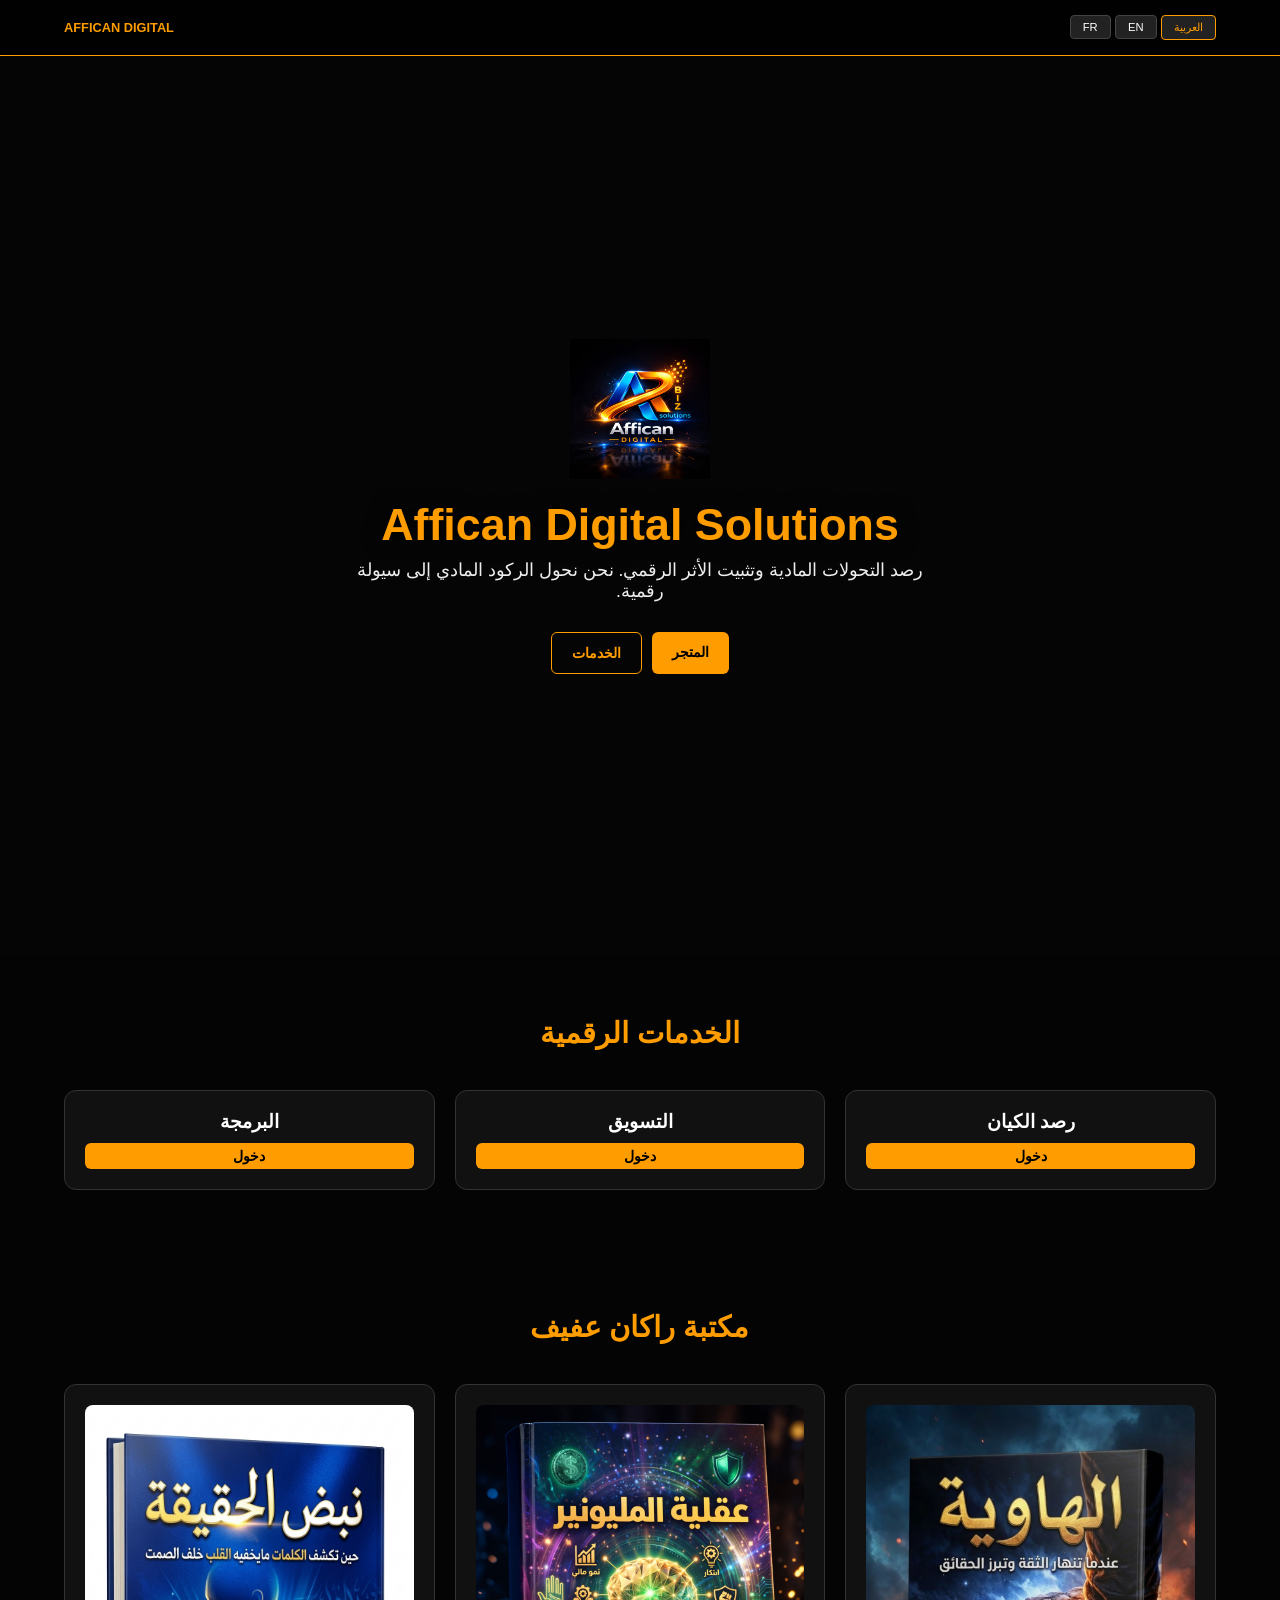
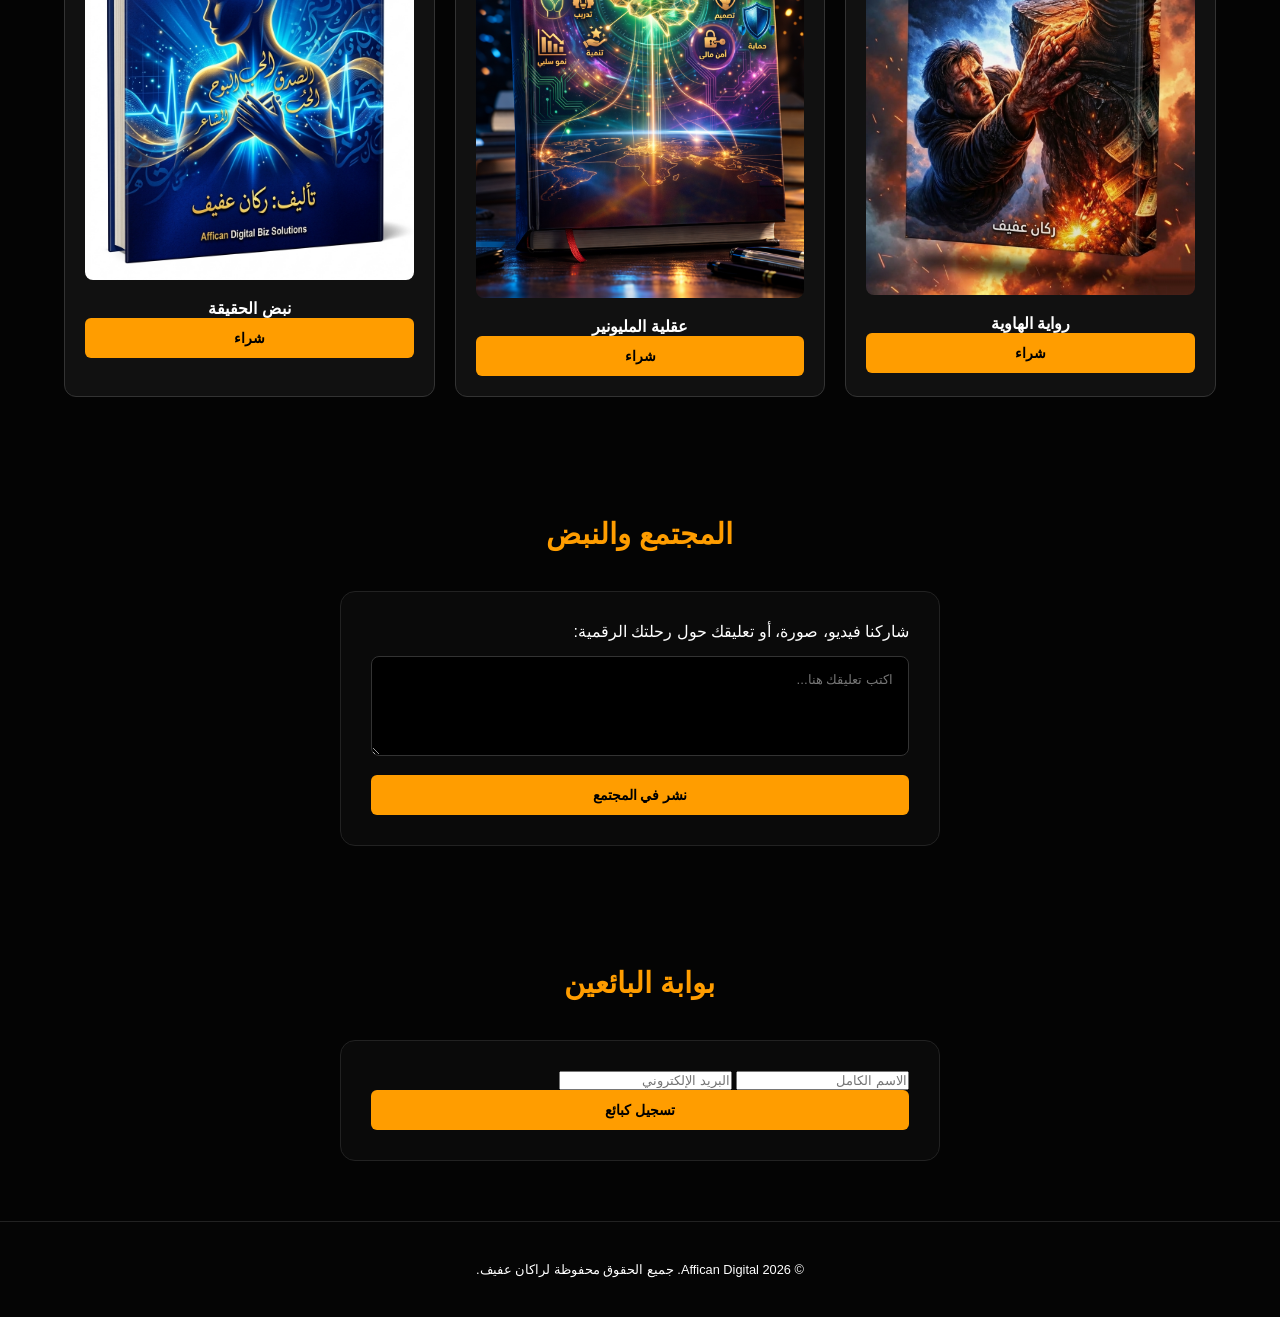
==== commit 70145ade: "Update index.html Signed-off-by: rakanafif <rakandz004@gmail.com>" ====
--- a/index.html
+++ b/index.html
@@ -3,112 +3,151 @@
 <head>
     <meta charset="UTF-8">
     <meta name="viewport" content="width=device-width, initial-scale=1.0, maximum-scale=1.0, user-scalable=no">
+    
     <meta name="google-site-verification" content="mkq-KhrCe0g-YogPX614apmXV8QX1RCzn4gDTfRXRYM" />
     <meta name="google-site-verification" content="ISTTmgUKRQYc-Rd8a2pWmf-aBauQiLoEiOgYA6_pxWcs" />
     
-    <title>Affican Digital | المنصة الشاملة</title>
+    <title id="pageTitle">Affican Digital | المنصة المتكاملة</title>
     
     <style>
         :root { --gold: #ff9d00; --bg: #050505; --card: #111; --text: #fff; }
         * { margin: 0; padding: 0; box-sizing: border-box; font-family: sans-serif; transition: 0.3s; }
-        body { background: var(--bg); color: var(--text); overflow-x: hidden; }
-        
-        /* فيديو الخلفية */
-        .video-bg { position: fixed; top: 0; left: 0; width: 100%; height: 100%; object-fit: cover; z-index: -1; opacity: 0.4; }
+        body { background-color: var(--bg); color: var(--text); overflow-x: hidden; }
 
-        /* شريط التنقل */
-        nav { display: flex; justify-content: space-between; padding: 15px; background: rgba(0,0,0,0.8); position: sticky; top: 0; z-index: 100; border-bottom: 1px solid var(--gold); }
-        .lang-btn { background: #222; border: 1px solid #444; color: #fff; padding: 5px 10px; border-radius: 5px; cursor: pointer; }
+        /* فيديو الخلفية السينمائي */
+        .video-container { position: fixed; top: 0; left: 0; width: 100%; height: 100%; z-index: -1; overflow: hidden; }
+        .video-bg { width: 100%; height: 100%; object-fit: cover; opacity: 0.5; }
+
+        /* شريط التنقل واللغات */
+        nav { display: flex; justify-content: space-between; align-items: center; padding: 15px 5%; background: rgba(0,0,0,0.8); position: sticky; top: 0; z-index: 1000; border-bottom: 1px solid var(--gold); backdrop-filter: blur(5px); }
+        .lang-switcher button { background: #222; border: 1px solid #444; color: #fff; padding: 5px 12px; cursor: pointer; border-radius: 4px; font-size: 0.7rem; }
+        .lang-switcher button.active { border-color: var(--gold); color: var(--gold); }
 
         /* الواجهة الرئيسية */
         .hero { height: 100vh; display: flex; flex-direction: column; justify-content: center; align-items: center; text-align: center; padding: 20px; }
-        .hero h1 { font-size: 2.5rem; color: var(--gold); text-shadow: 0 0 20px #000; }
-        .btn { padding: 15px 30px; border-radius: 8px; text-decoration: none; font-weight: bold; margin: 10px; display: inline-block; }
-        .btn-gold { background: var(--gold); color: #000; }
+        .hero h1 { font-size: 2.8rem; color: var(--gold); text-shadow: 0 0 20px #000; margin-bottom: 10px; }
+        .hero p { font-size: 1.1rem; max-width: 600px; margin-bottom: 30px; color: #eee; }
 
-        /* قسم الخدمات والكتب */
-        section { padding: 50px 20px; }
-        .grid { display: grid; grid-template-columns: repeat(auto-fit, minmax(160px, 1fr)); gap: 15px; }
-        .card { background: var(--card); border: 1px solid #333; border-radius: 10px; padding: 15px; text-align: center; }
-        .card img { width: 100%; border-radius: 5px; margin-bottom: 10px; }
+        /* قسم الخدمات */
+        section { padding: 60px 5%; background: rgba(5,5,5,0.9); }
+        .section-title { text-align: center; color: var(--gold); margin-bottom: 40px; font-size: 1.8rem; }
+        .grid { display: grid; grid-template-columns: repeat(auto-fit, minmax(160px, 1fr)); gap: 20px; }
+        .card { background: var(--card); border: 1px solid #333; border-radius: 12px; padding: 20px; text-align: center; }
+        .card:hover { border-color: var(--gold); transform: translateY(-5px); }
+        .card img { width: 100%; border-radius: 8px; margin-bottom: 15px; }
+
+        /* الأزرار */
+        .btn { display: inline-block; padding: 12px 20px; border-radius: 6px; text-decoration: none; font-weight: bold; cursor: pointer; border: none; text-align: center; font-size: 0.9rem; }
+        .btn-gold { background: var(--gold); color: #000; width: 100%; }
+        .btn-outline { border: 1px solid var(--gold); color: var(--gold); background: none; }
 
         /* قسم المجتمع والتعليقات */
-        .community-box { background: #111; padding: 20px; border-radius: 15px; border-left: 4px solid var(--gold); margin-top: 30px; }
-        textarea { width: 100%; background: #000; border: 1px solid #333; color: #fff; padding: 10px; border-radius: 5px; margin-top: 10px; }
+        .community-box { background: #0a0a0a; border: 1px solid #222; padding: 30px; border-radius: 15px; max-width: 600px; margin: 0 auto; }
+        textarea { width: 100%; background: #000; border: 1px solid #333; color: #fff; padding: 15px; border-radius: 8px; margin: 15px 0; min-height: 100px; }
 
         /* تحسين الهاتف */
         @media (max-width: 600px) {
             .hero h1 { font-size: 1.8rem; }
-            .grid { grid-template-columns: 1fr 1fr; } /* كتب بجانب بعضها في الهاتف */
+            .grid { grid-template-columns: 1fr 1fr; gap: 10px; } /* الكتب بجانب بعضها في الهاتف */
+            .hero { height: auto; padding: 100px 20px; }
         }
     </style>
 </head>
 <body>
 
-    <video class="video-bg" autoplay muted loop playsinline>
-        <source src="Intro.mp4" type="video/mp4">
-    </video>
+    <div class="video-container">
+        <video class="video-bg" autoplay muted loop playsinline>
+            <source src="Intro.mp4" type="video/mp4">
+        </video>
+    </div>
 
     <nav>
         <div class="lang-switcher">
-            <button class="lang-btn" onclick="changeLang('ar')">AR</button>
-            <button class="lang-btn" onclick="changeLang('en')">EN</button>
-            <button class="lang-btn" onclick="changeLang('fr')">FR</button>
+            <button onclick="changeLang('ar')" id="btnAr" class="active">العربية</button>
+            <button onclick="changeLang('en')" id="btnEn">EN</button>
+            <button onclick="changeLang('fr')" id="btnFr">FR</button>
         </div>
-        <div style="color: var(--gold); font-weight: bold;">AFFICAN DIGITAL</div>
+        <div style="color: var(--gold); font-weight: bold; font-size: 0.8rem;">AFFICAN DIGITAL</div>
     </nav>
 
-    <section class="hero">
-        <h1 id="heroTitle">Affican Digital Solutions</h1>
-        <p id="heroDesc">رصد التحولات المادية وتثبيت الأثر الرقمي.</p>
-        <div class="btn-group">
-            <a href="#store" class="btn btn-gold" id="btnStore">متجر الكتب</a>
-            <a href="#services" class="btn btn-gold" id="btnServ">خدماتنا</a>
+    <header class="hero">
+        <img src="logo.png" style="width: 140px; margin-bottom: 20px;" alt="Logo">
+        <h1 id="heroH1">Affican Digital Solutions</h1>
+        <p id="heroP">رصد التحولات المادية وتثبيت الأثر الرقمي. نحن نحول الركود المادي إلى سيولة رقمية.</p>
+        <div style="display: flex; gap: 10px;">
+            <a href="#store" class="btn btn-gold" id="btnStoreNav">المتجر</a>
+            <a href="#services" class="btn btn-outline" id="btnServNav">الخدمات</a>
         </div>
-    </section>
+    </header>
 
     <section id="services">
-        <h2 style="color: var(--gold); text-align: center; margin-bottom: 20px;" id="servTitle">الخدمات الرقمية</h2>
+        <h2 class="section-title" id="titleServ">الخدمات الرقمية</h2>
         <div class="grid">
-            <div class="card"><h3>رصد الكيان</h3><a href="#" class="btn-gold" style="padding:5px; font-size:0.7rem; border-radius:3px;">دخول</a></div>
-            <div class="card"><h3>التسويق</h3><a href="#" class="btn-gold" style="padding:5px; font-size:0.7rem; border-radius:3px;">دخول</a></div>
-            <div class="card"><h3>البرمجة</h3><a href="#" class="btn-gold" style="padding:5px; font-size:0.7rem; border-radius:3px;">دخول</a></div>
+            <div class="card"><h3>رصد الكيان</h3><a href="#" class="btn btn-gold" style="padding:5px; margin-top:10px;">دخول</a></div>
+            <div class="card"><h3>التسويق</h3><a href="#" class="btn btn-gold" style="padding:5px; margin-top:10px;">دخول</a></div>
+            <div class="card"><h3>البرمجة</h3><a href="#" class="btn btn-gold" style="padding:5px; margin-top:10px;">دخول</a></div>
         </div>
     </section>
 
     <section id="store">
-        <h2 style="color: var(--gold); text-align: center; margin-bottom: 20px;">مكتبة راكان عفيف</h2>
+        <h2 class="section-title" id="titleStore">مكتبة راكان عفيف</h2>
         <div class="grid">
-            <div class="card"><img src="abyss.png"><h4>الهاوية</h4><button class="btn-gold" style="width:100%; border:none; padding:5px;">شراء</button></div>
-            <div class="card"><img src="millionaire.png"><h4>المليونير</h4><button class="btn-gold" style="width:100%; border:none; padding:5px;">شراء</button></div>
-            <div class="card"><img src="truth.png"><h4>نبض الحقيقة</h4><button class="btn-gold" style="width:100%; border:none; padding:5px;">شراء</button></div>
+            <div class="card"><img src="abyss.png"><h4>رواية الهاوية</h4><a href="#" class="btn btn-gold buyBtn">شراء</a></div>
+            <div class="card"><img src="millionaire.png"><h4>عقلية المليونير</h4><a href="#" class="btn btn-gold buyBtn">شراء</a></div>
+            <div class="card"><img src="truth.png"><h4>نبض الحقيقة</h4><a href="#" class="btn btn-gold buyBtn">شراء</a></div>
         </div>
     </section>
 
     <section id="community">
-        <h2 style="color: var(--gold); text-align: center;">مجتمع Affican</h2>
+        <h2 class="section-title" id="titleComm">المجتمع والنبض</h2>
         <div class="community-box">
-            <p>شاركنا رؤيتك أو انشر فيديو/صورة من أعمالك:</p>
-            <textarea placeholder="اكتب تعليقك هنا..."></textarea>
-            <button class="btn-gold" style="margin-top:10px; border:none; padding:10px 20px; border-radius:5px; cursor:pointer;">نشر في المجتمع</button>
+            <p id="commDesc">شاركنا فيديو، صورة، أو تعليقك حول رحلتك الرقمية:</p>
+            <textarea id="textComm" placeholder="اكتب تعليقك هنا..."></textarea>
+            <button class="btn btn-gold" id="btnPost">نشر في المجتمع</button>
         </div>
     </section>
 
-    <footer style="text-align:center; padding:20px; border-top:1px solid #222; font-size:0.8rem;">
-        &copy; 2026 Affican Digital | All Rights Reserved
+    <section id="sellers">
+        <h2 class="section-title" id="titleSellers">بوابة البائعين</h2>
+        <div class="community-box">
+            <input type="text" id="inName" placeholder="الاسم الكامل">
+            <input type="email" id="inEmail" placeholder="البريد الإلكتروني">
+            <button class="btn btn-gold" id="btnReg">تسجيل كبائع</button>
+        </div>
+    </section>
+
+    <footer style="text-align: center; padding: 40px; border-top: 1px solid #222; font-size: 0.8rem;">
+        <p id="foot">© 2026 Affican Digital. جميع الحقوق محفوظة لراكان عفيف.</p>
     </footer>
 
     <script>
+        const trans = {
+            ar: { dir: "rtl", h1: "Affican Digital Solutions", p: "رصد التحولات المادية وتثبيت الأثر الرقمي.", s: "المتجر", v: "الخدمات", ts: "الخدمات الرقمية", tst: "مكتبة راكان عفيف", tc: "المجتمع والنبض", cd: "شاركنا رؤيتك في المجتمع", cp: "اكتب هنا...", bp: "نشر", tsell: "بوابة البائعين", in: "الاسم الكامل", ie: "البريد الإلكتروني", br: "تسجيل كبائع", buy: "شراء", f: "© 2026 Affican Digital. جميع الحقوق محفوظة لراكان عفيف." },
+            en: { dir: "ltr", h1: "Affican Digital Solutions", p: "Monitoring physical transformations and establishing digital impact.", s: "Store", v: "Services", ts: "Digital Services", tst: "Rakan Afif Library", tc: "Community & Pulse", cd: "Share your vision with us", cp: "Write here...", bp: "Post", tsell: "Sellers Portal", in: "Full Name", ie: "Email", br: "Register as Seller", buy: "Buy", f: "© 2026 Affican Digital. All rights reserved." },
+            fr: { dir: "ltr", h1: "Affican Digital Solutions", p: "Suivi des transformations physiques et impact numérique.", s: "Boutique", v: "Services", ts: "Services Numériques", tst: "Bibliothèque Rakan Afif", tc: "Communauté & Pouls", cd: "Partagez votre vision", cp: "Écrivez ici...", bp: "Publier", tsell: "Portail Vendeurs", in: "Nom Complet", ie: "Email", br: "S'inscrire", buy: "Acheter", f: "© 2026 Affican Digital. Tous droits réservés." }
+        };
+
         function changeLang(l) {
-            const t = {
-                ar: {h: "Affican Digital Solutions", s: "متجر الكتب", v: "خدماتنا"},
-                en: {h: "Affican Digital Solutions", s: "Book Store", v: "Our Services"},
-                fr: {h: "Affican Digital Solutions", s: "Boutique", v: "Services"}
-            };
-            document.getElementById('heroTitle').innerText = t[l].h;
-            document.getElementById('btnStore').innerText = t[l].s;
-            document.getElementById('btnServ').innerText = t[l].v;
-            document.getElementById('mainHtml').dir = (l === 'ar' ? 'rtl' : 'ltr');
+            const d = trans[l];
+            document.getElementById('mainHtml').dir = d.dir;
+            document.getElementById('heroH1').innerText = d.h1;
+            document.getElementById('heroP').innerText = d.p;
+            document.getElementById('btnStoreNav').innerText = d.s;
+            document.getElementById('btnServNav').innerText = d.v;
+            document.getElementById('titleServ').innerText = d.ts;
+            document.getElementById('titleStore').innerText = d.tst;
+            document.getElementById('titleComm').innerText = d.tc;
+            document.getElementById('commDesc').innerText = d.cd;
+            document.getElementById('textComm').placeholder = d.cp;
+            document.getElementById('btnPost').innerText = d.bp;
+            document.getElementById('titleSellers').innerText = d.tsell;
+            document.getElementById('inName').placeholder = d.in;
+            document.getElementById('inEmail').placeholder = d.ie;
+            document.getElementById('btnReg').innerText = d.br;
+            document.getElementById('foot').innerText = d.f;
+            document.querySelectorAll('.buyBtn').forEach(b => b.innerText = d.buy);
+            document.querySelectorAll('.lang-switcher button').forEach(b => b.classList.remove('active'));
+            document.getElementById('btn' + l.charAt(0).toUpperCase() + l.slice(1)).classList.add('active');
         }
     </script>
 </body>
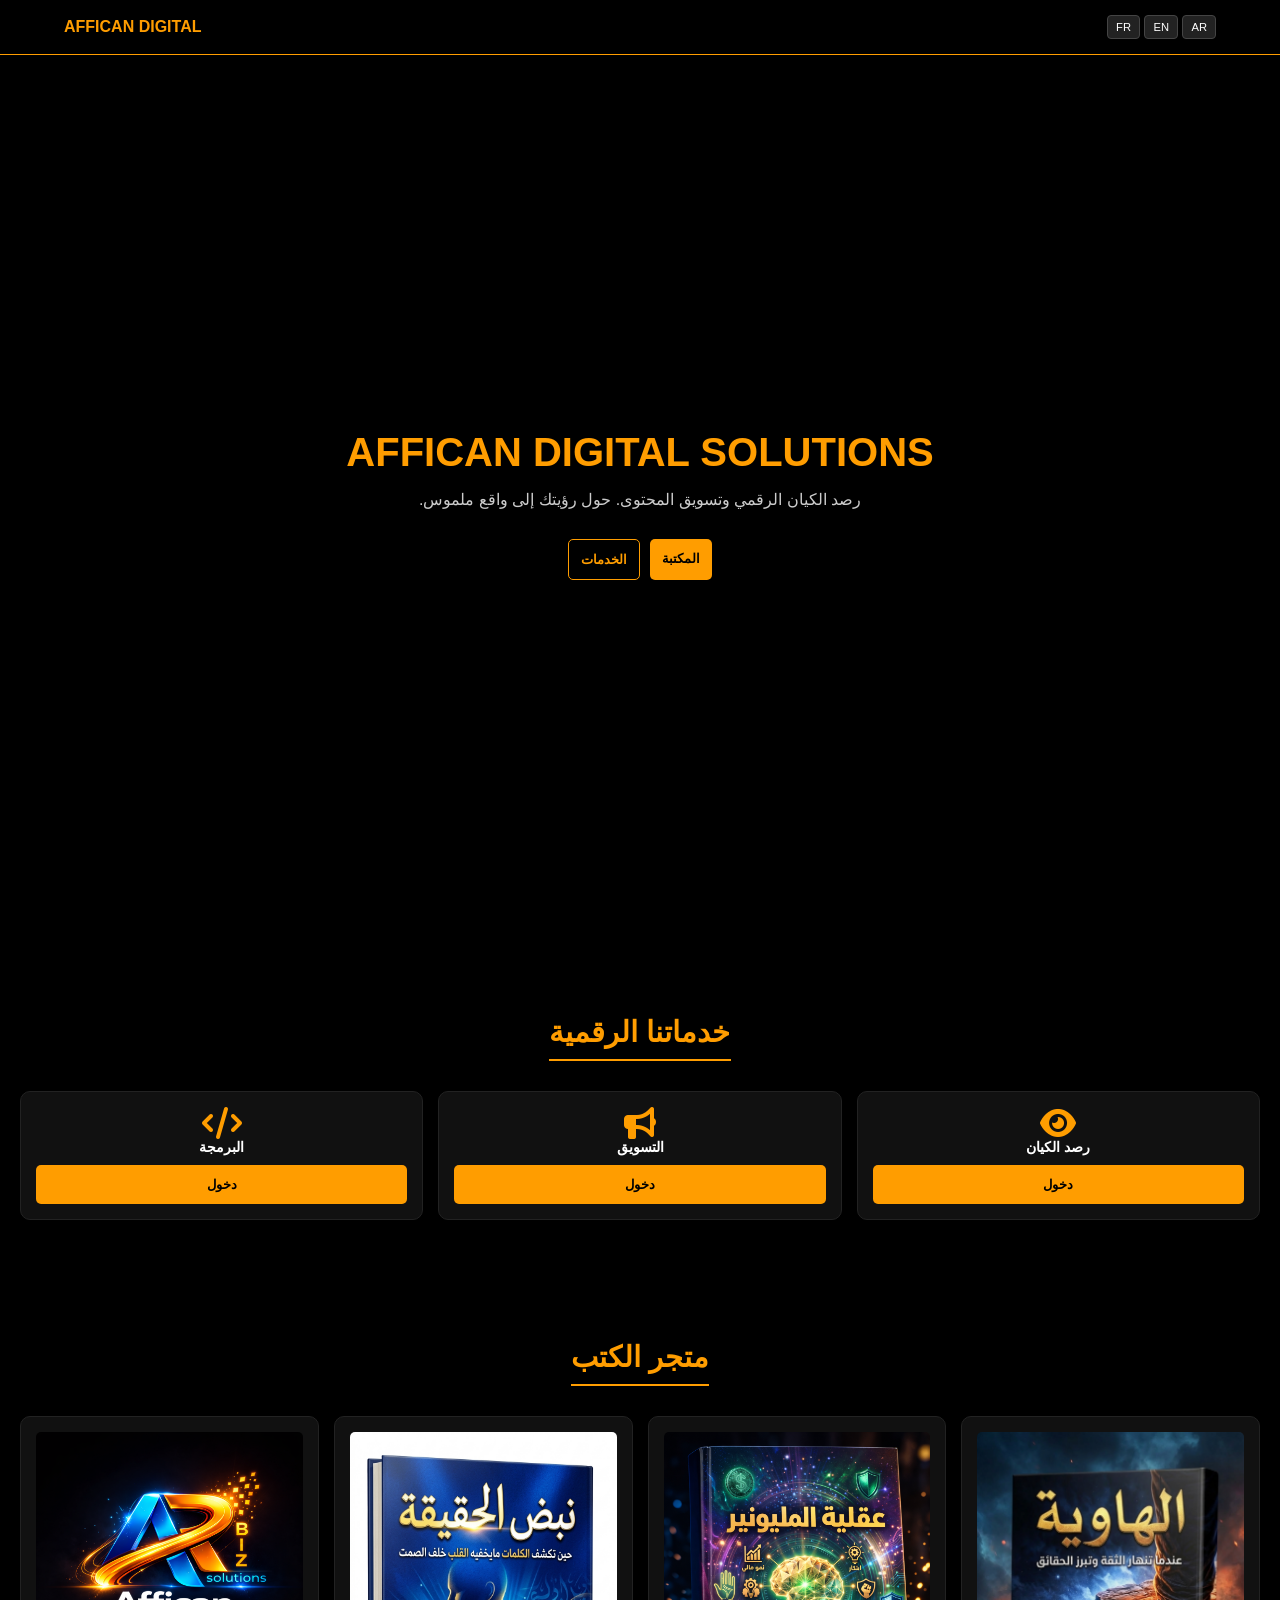
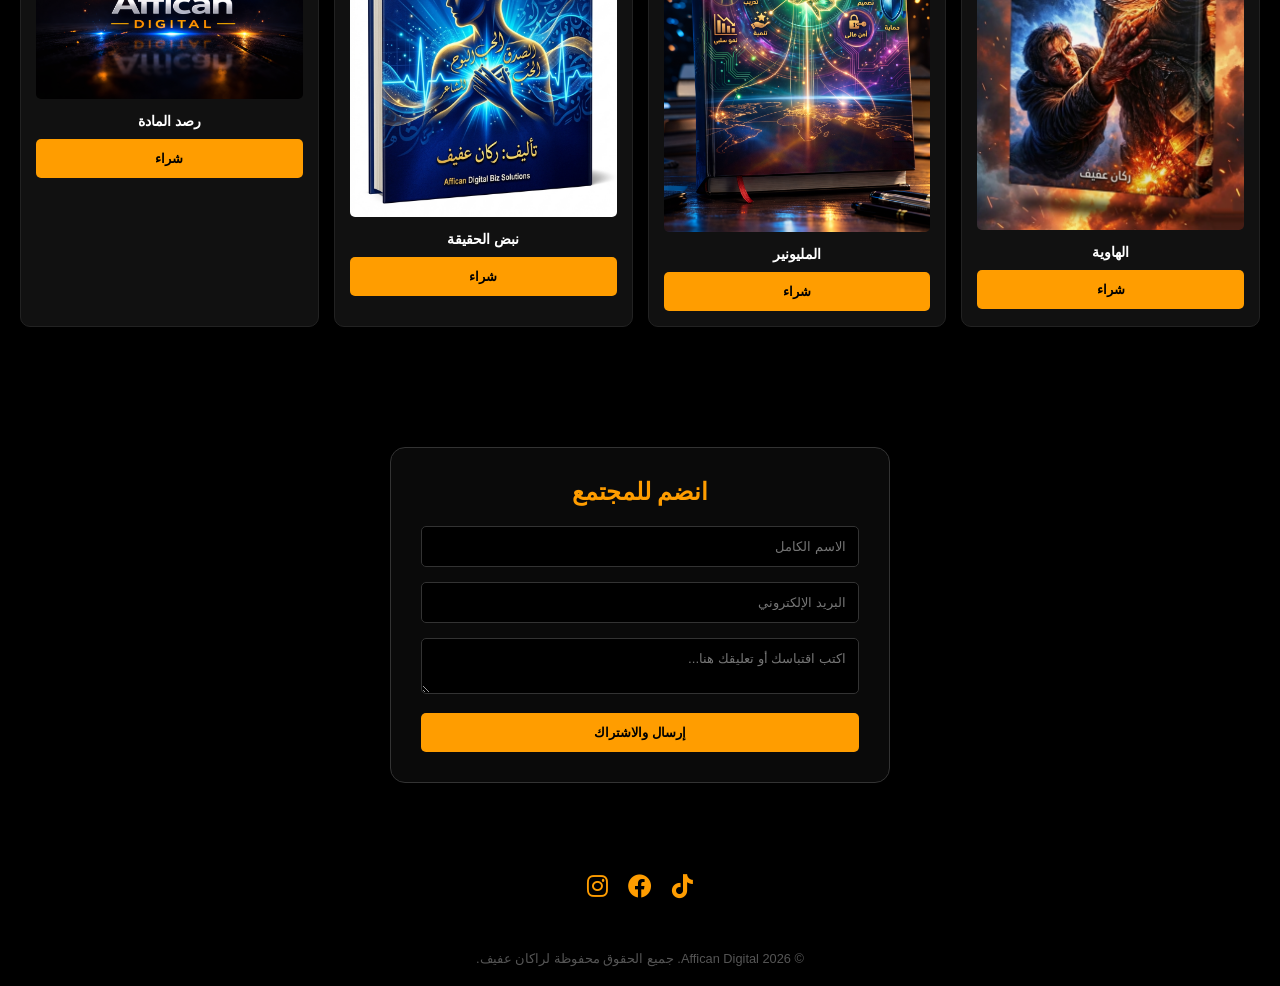
==== commit c591d64a: "Update index.html Signed-off-by: rakanafif <rakandz004@gmail.com>" ====
--- a/index.html
+++ b/index.html
@@ -7,49 +7,49 @@
     <meta name="google-site-verification" content="mkq-KhrCe0g-YogPX614apmXV8QX1RCzn4gDTfRXRYM" />
     <meta name="google-site-verification" content="ISTTmgUKRQYc-Rd8a2pWmf-aBauQiLoEiOgYA6_pxWcs" />
     
-    <title id="pageTitle">Affican Digital | المنصة المتكاملة</title>
+    <title>Affican Digital | المنصة الرسمية</title>
+    <link rel="stylesheet" href="https://cdnjs.cloudflare.com/ajax/libs/font-awesome/6.0.0/css/all.min.css">
     
     <style>
-        :root { --gold: #ff9d00; --bg: #050505; --card: #111; --text: #fff; }
-        * { margin: 0; padding: 0; box-sizing: border-box; font-family: sans-serif; transition: 0.3s; }
+        :root { --gold: #ff9d00; --bg: #000; --card: #111; --text: #fff; }
+        * { margin: 0; padding: 0; box-sizing: border-box; font-family: 'Arial', sans-serif; }
         body { background-color: var(--bg); color: var(--text); overflow-x: hidden; }
 
-        /* فيديو الخلفية السينمائي */
-        .video-container { position: fixed; top: 0; left: 0; width: 100%; height: 100%; z-index: -1; overflow: hidden; }
+        /* فيديو الخلفية */
+        .video-container { position: fixed; top: 0; left: 0; width: 100%; height: 100%; z-index: -2; background: #000; }
         .video-bg { width: 100%; height: 100%; object-fit: cover; opacity: 0.5; }
+        .overlay { position: fixed; top: 0; left: 0; width: 100%; height: 100%; background: rgba(0,0,0,0.6); z-index: -1; }
 
-        /* شريط التنقل واللغات */
-        nav { display: flex; justify-content: space-between; align-items: center; padding: 15px 5%; background: rgba(0,0,0,0.8); position: sticky; top: 0; z-index: 1000; border-bottom: 1px solid var(--gold); backdrop-filter: blur(5px); }
-        .lang-switcher button { background: #222; border: 1px solid #444; color: #fff; padding: 5px 12px; cursor: pointer; border-radius: 4px; font-size: 0.7rem; }
-        .lang-switcher button.active { border-color: var(--gold); color: var(--gold); }
+        /* نافبار الهاتف */
+        nav { display: flex; justify-content: space-between; align-items: center; padding: 15px 5%; background: rgba(0,0,0,0.9); position: sticky; top: 0; z-index: 1000; border-bottom: 1px solid var(--gold); }
+        .lang-btn { background: #222; color: #fff; border: 1px solid #444; padding: 5px 8px; border-radius: 4px; font-size: 0.7rem; cursor: pointer; }
 
-        /* الواجهة الرئيسية */
+        /* الهيرو */
         .hero { height: 100vh; display: flex; flex-direction: column; justify-content: center; align-items: center; text-align: center; padding: 20px; }
-        .hero h1 { font-size: 2.8rem; color: var(--gold); text-shadow: 0 0 20px #000; margin-bottom: 10px; }
-        .hero p { font-size: 1.1rem; max-width: 600px; margin-bottom: 30px; color: #eee; }
+        .hero h1 { font-size: 2.5rem; color: var(--gold); margin-bottom: 15px; text-transform: uppercase; }
+        .hero p { font-size: 1rem; max-width: 500px; color: #ccc; margin-bottom: 30px; }
 
-        /* قسم الخدمات */
-        section { padding: 60px 5%; background: rgba(5,5,5,0.9); }
-        .section-title { text-align: center; color: var(--gold); margin-bottom: 40px; font-size: 1.8rem; }
-        .grid { display: grid; grid-template-columns: repeat(auto-fit, minmax(160px, 1fr)); gap: 20px; }
-        .card { background: var(--card); border: 1px solid #333; border-radius: 12px; padding: 20px; text-align: center; }
-        .card:hover { border-color: var(--gold); transform: translateY(-5px); }
-        .card img { width: 100%; border-radius: 8px; margin-bottom: 15px; }
+        /* الأقسام والشبكة */
+        section { padding: 60px 20px; text-align: center; }
+        .section-title { color: var(--gold); font-size: 1.8rem; margin-bottom: 30px; border-bottom: 2px solid var(--gold); display: inline-block; padding-bottom: 10px; }
+        .grid { display: grid; grid-template-columns: repeat(auto-fit, minmax(140px, 1fr)); gap: 15px; }
+        .card { background: var(--card); border: 1px solid #222; border-radius: 10px; padding: 15px; transition: 0.3s; }
+        .card img { width: 100%; border-radius: 5px; margin-bottom: 10px; }
+        .card h3 { font-size: 0.9rem; margin-bottom: 10px; }
 
-        /* الأزرار */
-        .btn { display: inline-block; padding: 12px 20px; border-radius: 6px; text-decoration: none; font-weight: bold; cursor: pointer; border: none; text-align: center; font-size: 0.9rem; }
-        .btn-gold { background: var(--gold); color: #000; width: 100%; }
-        .btn-outline { border: 1px solid var(--gold); color: var(--gold); background: none; }
+        /* أزرار الخدمات */
+        .btn { display: block; padding: 12px; background: var(--gold); color: #000; text-decoration: none; border-radius: 5px; font-weight: bold; font-size: 0.8rem; }
+        
+        /* المجتمع والتواصل */
+        .form-box { background: #0a0a0a; padding: 30px; border-radius: 15px; border: 1px solid #333; max-width: 500px; margin: 0 auto; }
+        input, textarea { width: 100%; padding: 12px; margin-bottom: 15px; background: #000; border: 1px solid #333; color: #fff; border-radius: 5px; }
+        
+        .social-links { display: flex; justify-content: center; gap: 20px; margin: 30px 0; font-size: 1.5rem; }
+        .social-links a { color: var(--gold); transition: 0.3s; }
 
-        /* قسم المجتمع والتعليقات */
-        .community-box { background: #0a0a0a; border: 1px solid #222; padding: 30px; border-radius: 15px; max-width: 600px; margin: 0 auto; }
-        textarea { width: 100%; background: #000; border: 1px solid #333; color: #fff; padding: 15px; border-radius: 8px; margin: 15px 0; min-height: 100px; }
-
-        /* تحسين الهاتف */
         @media (max-width: 600px) {
             .hero h1 { font-size: 1.8rem; }
-            .grid { grid-template-columns: 1fr 1fr; gap: 10px; } /* الكتب بجانب بعضها في الهاتف */
-            .hero { height: auto; padding: 100px 20px; }
+            .grid { grid-template-columns: 1fr 1fr; } /* كتب بجانب بعضها للهاتف */
         }
     </style>
 </head>
@@ -59,95 +59,78 @@
         <video class="video-bg" autoplay muted loop playsinline>
             <source src="Intro.mp4" type="video/mp4">
         </video>
+        <div class="overlay"></div>
     </div>
 
     <nav>
         <div class="lang-switcher">
-            <button onclick="changeLang('ar')" id="btnAr" class="active">العربية</button>
-            <button onclick="changeLang('en')" id="btnEn">EN</button>
-            <button onclick="changeLang('fr')" id="btnFr">FR</button>
+            <button class="lang-btn" onclick="changeLang('ar')">AR</button>
+            <button class="lang-btn" onclick="changeLang('en')">EN</button>
+            <button class="lang-btn" onclick="changeLang('fr')">FR</button>
         </div>
-        <div style="color: var(--gold); font-weight: bold; font-size: 0.8rem;">AFFICAN DIGITAL</div>
+        <div style="color: var(--gold); font-weight: bold;">AFFICAN DIGITAL</div>
     </nav>
 
     <header class="hero">
-        <img src="logo.png" style="width: 140px; margin-bottom: 20px;" alt="Logo">
-        <h1 id="heroH1">Affican Digital Solutions</h1>
-        <p id="heroP">رصد التحولات المادية وتثبيت الأثر الرقمي. نحن نحول الركود المادي إلى سيولة رقمية.</p>
+        <h1 id="hTitle">Affican Digital Solutions</h1>
+        <p id="hDesc">رصد الكيان الرقمي وتسويق المحتوى. حول رؤيتك إلى واقع ملموس.</p>
         <div style="display: flex; gap: 10px;">
-            <a href="#store" class="btn btn-gold" id="btnStoreNav">المتجر</a>
-            <a href="#services" class="btn btn-outline" id="btnServNav">الخدمات</a>
+            <a href="#books" class="btn" id="btnB">المكتبة</a>
+            <a href="#services" class="btn" style="background: none; color: var(--gold); border: 1px solid var(--gold);" id="btnS">الخدمات</a>
         </div>
     </header>
 
     <section id="services">
-        <h2 class="section-title" id="titleServ">الخدمات الرقمية</h2>
+        <h2 class="section-title">خدماتنا الرقمية</h2>
         <div class="grid">
-            <div class="card"><h3>رصد الكيان</h3><a href="#" class="btn btn-gold" style="padding:5px; margin-top:10px;">دخول</a></div>
-            <div class="card"><h3>التسويق</h3><a href="#" class="btn btn-gold" style="padding:5px; margin-top:10px;">دخول</a></div>
-            <div class="card"><h3>البرمجة</h3><a href="#" class="btn btn-gold" style="padding:5px; margin-top:10px;">دخول</a></div>
+            <div class="card"><i class="fas fa-eye" style="font-size: 2rem; color: var(--gold);"></i><h3>رصد الكيان</h3><a href="#" class="btn">دخول</a></div>
+            <div class="card"><i class="fas fa-bullhorn" style="font-size: 2rem; color: var(--gold);"></i><h3>التسويق</h3><a href="#" class="btn">دخول</a></div>
+            <div class="card"><i class="fas fa-code" style="font-size: 2rem; color: var(--gold);"></i><h3>البرمجة</h3><a href="#" class="btn">دخول</a></div>
         </div>
     </section>
 
-    <section id="store">
-        <h2 class="section-title" id="titleStore">مكتبة راكان عفيف</h2>
+    <section id="books">
+        <h2 class="section-title">متجر الكتب</h2>
         <div class="grid">
-            <div class="card"><img src="abyss.png"><h4>رواية الهاوية</h4><a href="#" class="btn btn-gold buyBtn">شراء</a></div>
-            <div class="card"><img src="millionaire.png"><h4>عقلية المليونير</h4><a href="#" class="btn btn-gold buyBtn">شراء</a></div>
-            <div class="card"><img src="truth.png"><h4>نبض الحقيقة</h4><a href="#" class="btn btn-gold buyBtn">شراء</a></div>
+            <div class="card"><img src="abyss.png"><h3>الهاوية</h3><a href="#" class="btn">شراء</a></div>
+            <div class="card"><img src="millionaire.png"><h3>المليونير</h3><a href="#" class="btn">شراء</a></div>
+            <div class="card"><img src="truth.png"><h3>نبض الحقيقة</h3><a href="#" class="btn">شراء</a></div>
+            <div class="card"><img src="logo.png"><h3>رصد المادة</h3><a href="#" class="btn">شراء</a></div>
         </div>
     </section>
 
-    <section id="community">
-        <h2 class="section-title" id="titleComm">المجتمع والنبض</h2>
-        <div class="community-box">
-            <p id="commDesc">شاركنا فيديو، صورة، أو تعليقك حول رحلتك الرقمية:</p>
-            <textarea id="textComm" placeholder="اكتب تعليقك هنا..."></textarea>
-            <button class="btn btn-gold" id="btnPost">نشر في المجتمع</button>
+    <section id="register">
+        <div class="form-box">
+            <h2 id="regT" style="color: var(--gold); margin-bottom: 20px;">انضم للمجتمع</h2>
+            <input type="text" placeholder="الاسم الكامل">
+            <input type="email" placeholder="البريد الإلكتروني">
+            <textarea placeholder="اكتب اقتباسك أو تعليقك هنا..."></textarea>
+            <button class="btn" style="width: 100%; border: none;">إرسال والاشتراك</button>
         </div>
     </section>
 
-    <section id="sellers">
-        <h2 class="section-title" id="titleSellers">بوابة البائعين</h2>
-        <div class="community-box">
-            <input type="text" id="inName" placeholder="الاسم الكامل">
-            <input type="email" id="inEmail" placeholder="البريد الإلكتروني">
-            <button class="btn btn-gold" id="btnReg">تسجيل كبائع</button>
-        </div>
-    </section>
+    <div class="social-links">
+        <a href="https://www.tiktok.com/@affican"><i class="fab fa-tiktok"></i></a>
+        <a href="https://www.facebook.com/affican"><i class="fab fa-facebook"></i></a>
+        <a href="https://www.instagram.com/affican"><i class="fab fa-instagram"></i></a>
+    </div>
 
-    <footer style="text-align: center; padding: 40px; border-top: 1px solid #222; font-size: 0.8rem;">
-        <p id="foot">© 2026 Affican Digital. جميع الحقوق محفوظة لراكان عفيف.</p>
+    <footer>
+        <p style="text-align: center; padding: 20px; font-size: 0.8rem; color: #555;">&copy; 2026 Affican Digital. جميع الحقوق محفوظة لراكان عفيف.</p>
     </footer>
 
     <script>
-        const trans = {
-            ar: { dir: "rtl", h1: "Affican Digital Solutions", p: "رصد التحولات المادية وتثبيت الأثر الرقمي.", s: "المتجر", v: "الخدمات", ts: "الخدمات الرقمية", tst: "مكتبة راكان عفيف", tc: "المجتمع والنبض", cd: "شاركنا رؤيتك في المجتمع", cp: "اكتب هنا...", bp: "نشر", tsell: "بوابة البائعين", in: "الاسم الكامل", ie: "البريد الإلكتروني", br: "تسجيل كبائع", buy: "شراء", f: "© 2026 Affican Digital. جميع الحقوق محفوظة لراكان عفيف." },
-            en: { dir: "ltr", h1: "Affican Digital Solutions", p: "Monitoring physical transformations and establishing digital impact.", s: "Store", v: "Services", ts: "Digital Services", tst: "Rakan Afif Library", tc: "Community & Pulse", cd: "Share your vision with us", cp: "Write here...", bp: "Post", tsell: "Sellers Portal", in: "Full Name", ie: "Email", br: "Register as Seller", buy: "Buy", f: "© 2026 Affican Digital. All rights reserved." },
-            fr: { dir: "ltr", h1: "Affican Digital Solutions", p: "Suivi des transformations physiques et impact numérique.", s: "Boutique", v: "Services", ts: "Services Numériques", tst: "Bibliothèque Rakan Afif", tc: "Communauté & Pouls", cd: "Partagez votre vision", cp: "Écrivez ici...", bp: "Publier", tsell: "Portail Vendeurs", in: "Nom Complet", ie: "Email", br: "S'inscrire", buy: "Acheter", f: "© 2026 Affican Digital. Tous droits réservés." }
-        };
-
         function changeLang(l) {
-            const d = trans[l];
-            document.getElementById('mainHtml').dir = d.dir;
-            document.getElementById('heroH1').innerText = d.h1;
-            document.getElementById('heroP').innerText = d.p;
-            document.getElementById('btnStoreNav').innerText = d.s;
-            document.getElementById('btnServNav').innerText = d.v;
-            document.getElementById('titleServ').innerText = d.ts;
-            document.getElementById('titleStore').innerText = d.tst;
-            document.getElementById('titleComm').innerText = d.tc;
-            document.getElementById('commDesc').innerText = d.cd;
-            document.getElementById('textComm').placeholder = d.cp;
-            document.getElementById('btnPost').innerText = d.bp;
-            document.getElementById('titleSellers').innerText = d.tsell;
-            document.getElementById('inName').placeholder = d.in;
-            document.getElementById('inEmail').placeholder = d.ie;
-            document.getElementById('btnReg').innerText = d.br;
-            document.getElementById('foot').innerText = d.f;
-            document.querySelectorAll('.buyBtn').forEach(b => b.innerText = d.buy);
-            document.querySelectorAll('.lang-switcher button').forEach(b => b.classList.remove('active'));
-            document.getElementById('btn' + l.charAt(0).toUpperCase() + l.slice(1)).classList.add('active');
+            const t = {
+                ar: {h: "Affican Digital Solutions", d: "رصد الكيان الرقمي وتسويق المحتوى.", b: "المكتبة", s: "الخدمات", dir: "rtl"},
+                en: {h: "Affican Digital Solutions", d: "Digital entity monitoring and content marketing.", b: "Library", s: "Services", dir: "ltr"},
+                fr: {h: "Affican Digital Solutions", d: "Suivi de l'entité numérique et marketing de contenu.", b: "Boutique", s: "Services", dir: "ltr"}
+            };
+            document.getElementById('hTitle').innerText = t[l].h;
+            document.getElementById('hDesc').innerText = t[l].d;
+            document.getElementById('btnB').innerText = t[l].b;
+            document.getElementById('btnS').innerText = t[l].s;
+            document.getElementById('mainHtml').dir = t[l].dir;
         }
     </script>
 </body>
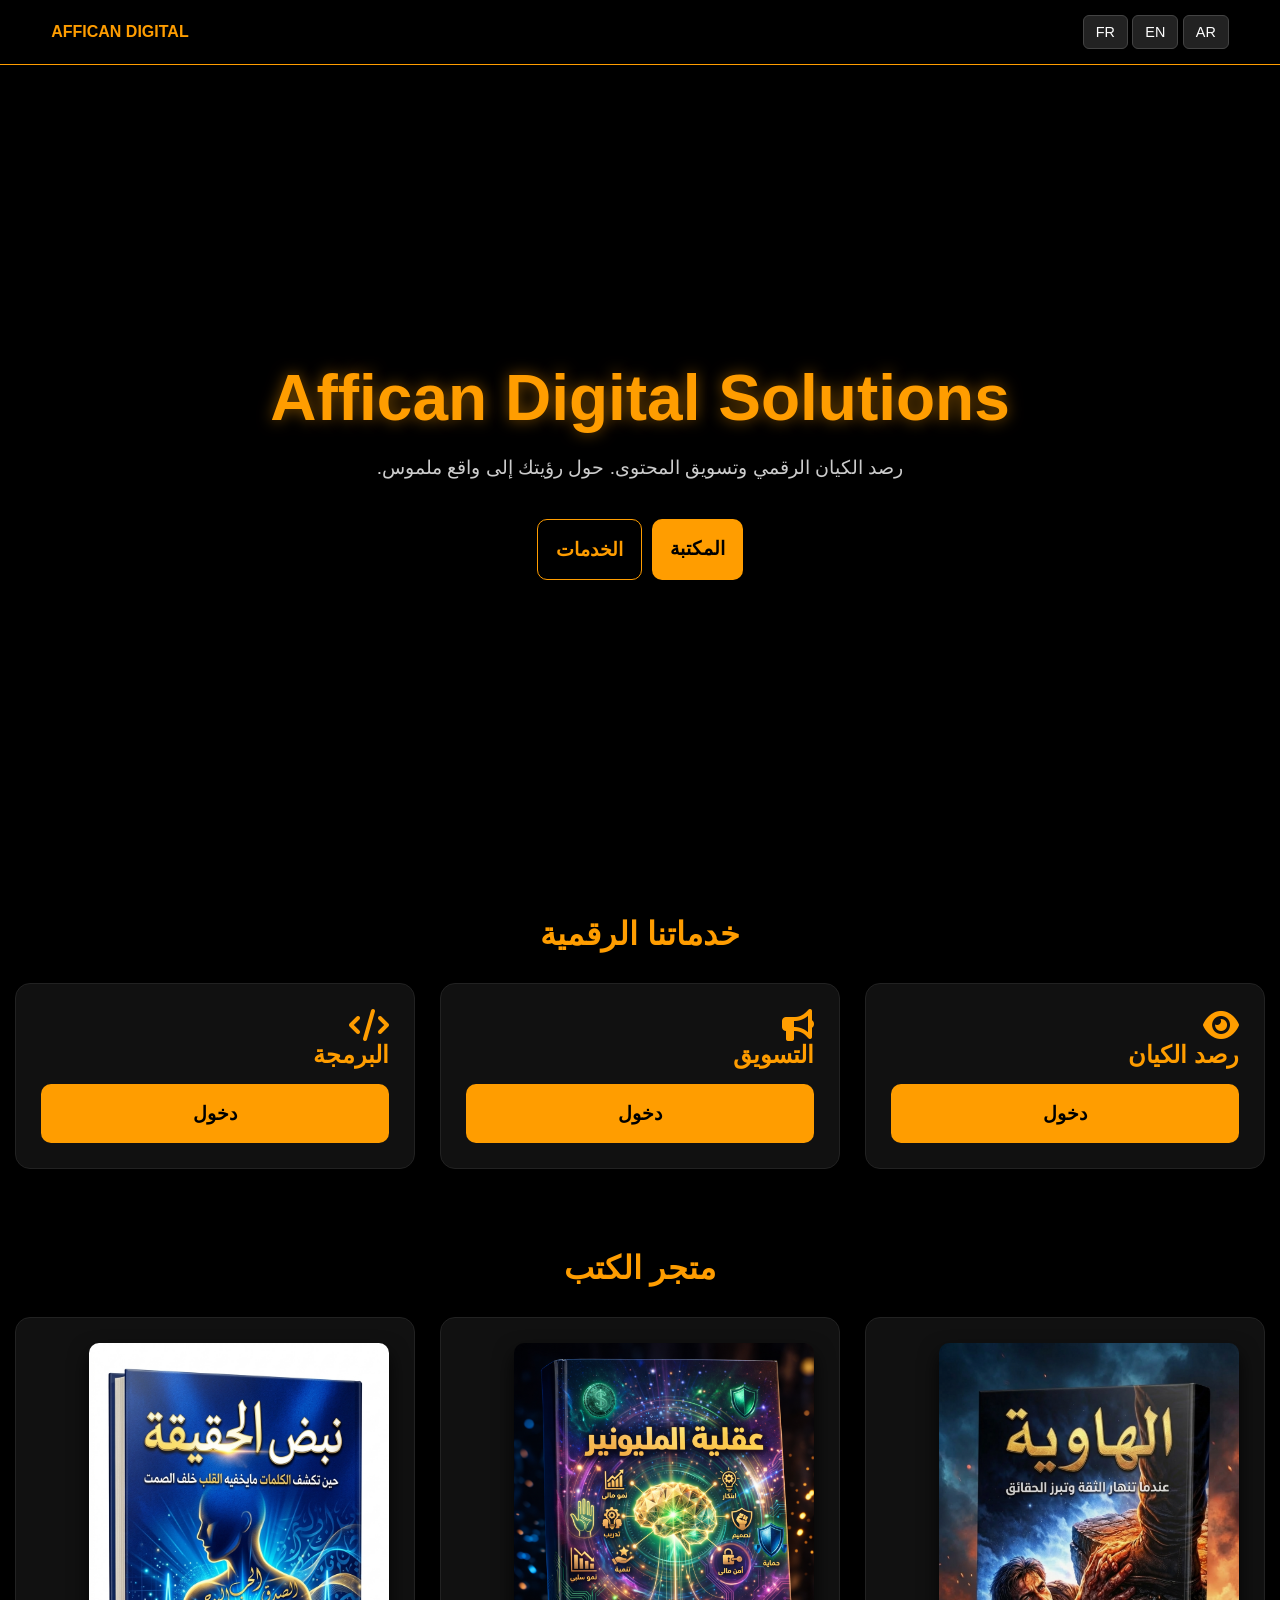
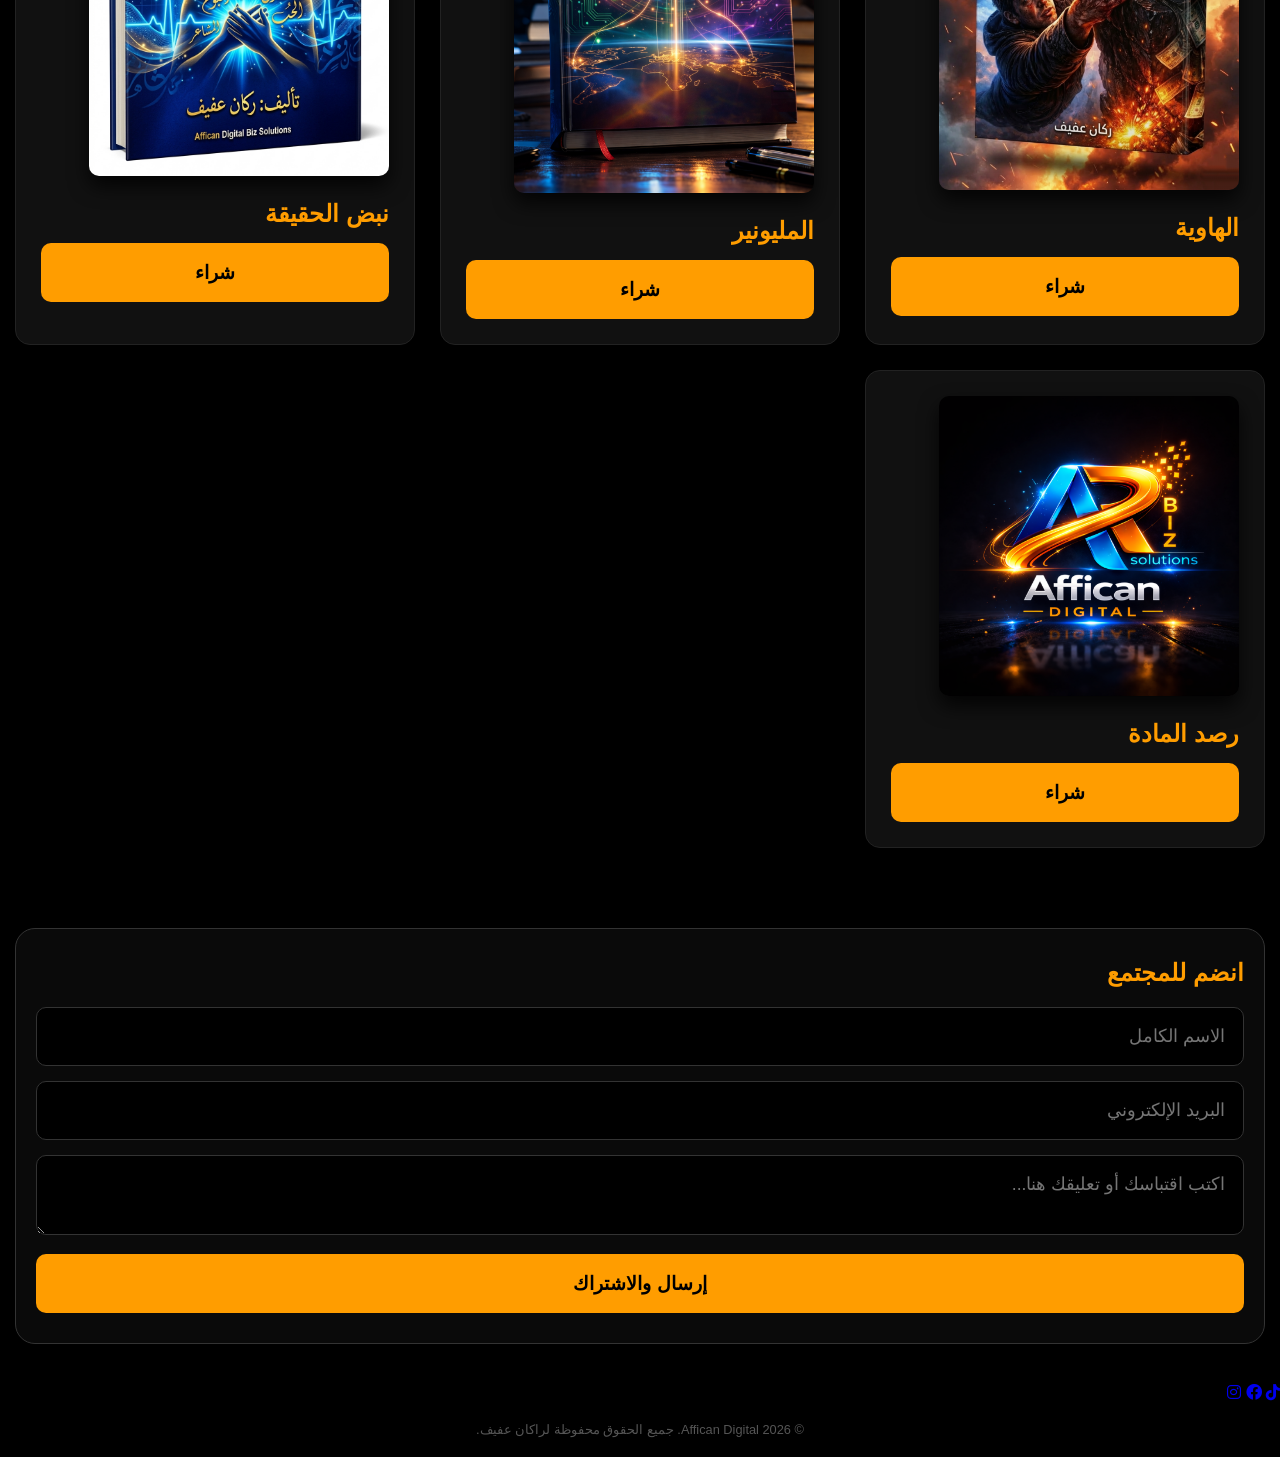
==== commit d59572b3: "Update index.html Signed-off-by: rakanafif <rakandz004@gmail.com>" ====
--- a/index.html
+++ b/index.html
@@ -11,47 +11,49 @@
     <link rel="stylesheet" href="https://cdnjs.cloudflare.com/ajax/libs/font-awesome/6.0.0/css/all.min.css">
     
     <style>
-        :root { --gold: #ff9d00; --bg: #000; --card: #111; --text: #fff; }
-        * { margin: 0; padding: 0; box-sizing: border-box; font-family: 'Arial', sans-serif; }
-        body { background-color: var(--bg); color: var(--text); overflow-x: hidden; }
+    :root { --gold: #ff9d00; --bg: #000; --card: #111; --text: #fff; }
+    * { margin: 0; padding: 0; box-sizing: border-box; font-family: sans-serif; }
+    body { background-color: var(--bg); color: var(--text); direction: rtl; overflow-x: hidden; }
 
-        /* فيديو الخلفية */
-        .video-container { position: fixed; top: 0; left: 0; width: 100%; height: 100%; z-index: -2; background: #000; }
-        .video-bg { width: 100%; height: 100%; object-fit: cover; opacity: 0.5; }
-        .overlay { position: fixed; top: 0; left: 0; width: 100%; height: 100%; background: rgba(0,0,0,0.6); z-index: -1; }
+    /* فيديو الخلفية */
+    .video-container { position: fixed; top: 0; left: 0; width: 100%; height: 100%; z-index: -2; background: #000; }
+    .video-bg { width: 100%; height: 100%; object-fit: cover; opacity: 0.4; }
+    .overlay { position: fixed; top: 0; left: 0; width: 100%; height: 100%; background: linear-gradient(0deg, rgba(0,0,0,1) 20%, rgba(0,0,0,0.5) 100%); z-index: -1; }
 
-        /* نافبار الهاتف */
-        nav { display: flex; justify-content: space-between; align-items: center; padding: 15px 5%; background: rgba(0,0,0,0.9); position: sticky; top: 0; z-index: 1000; border-bottom: 1px solid var(--gold); }
-        .lang-btn { background: #222; color: #fff; border: 1px solid #444; padding: 5px 8px; border-radius: 4px; font-size: 0.7rem; cursor: pointer; }
+    /* نافبار الهاتف - تكبير الأزرار */
+    nav { display: flex; justify-content: space-between; align-items: center; padding: 15px 4%; background: rgba(0,0,0,0.9); position: sticky; top: 0; z-index: 1000; border-bottom: 1px solid var(--gold); }
+    .lang-btn { background: #222; color: #fff; border: 1px solid #444; padding: 8px 12px; border-radius: 6px; font-size: 0.9rem; cursor: pointer; }
 
-        /* الهيرو */
-        .hero { height: 100vh; display: flex; flex-direction: column; justify-content: center; align-items: center; text-align: center; padding: 20px; }
-        .hero h1 { font-size: 2.5rem; color: var(--gold); margin-bottom: 15px; text-transform: uppercase; }
-        .hero p { font-size: 1rem; max-width: 500px; color: #ccc; margin-bottom: 30px; }
+    /* الهيرو - تكبير النصوص */
+    .hero { height: 90vh; display: flex; flex-direction: column; justify-content: center; align-items: center; text-align: center; padding: 20px; }
+    .hero h1 { font-size: 2.8rem; color: var(--gold); margin-bottom: 20px; line-height: 1.2; text-shadow: 0 0 15px rgba(255,157,0,0.5); }
+    .hero p { font-size: 1.2rem; color: #ccc; margin-bottom: 40px; padding: 0 10px; }
 
-        /* الأقسام والشبكة */
-        section { padding: 60px 20px; text-align: center; }
-        .section-title { color: var(--gold); font-size: 1.8rem; margin-bottom: 30px; border-bottom: 2px solid var(--gold); display: inline-block; padding-bottom: 10px; }
-        .grid { display: grid; grid-template-columns: repeat(auto-fit, minmax(140px, 1fr)); gap: 15px; }
-        .card { background: var(--card); border: 1px solid #222; border-radius: 10px; padding: 15px; transition: 0.3s; }
-        .card img { width: 100%; border-radius: 5px; margin-bottom: 10px; }
-        .card h3 { font-size: 0.9rem; margin-bottom: 10px; }
+    /* الأقسام - تمديد العرض */
+    section { padding: 40px 15px; }
+    .section-title { color: var(--gold); font-size: 2rem; margin-bottom: 30px; text-align: center; }
+    
+    /* الشبكة - بطاقة واحدة أو اثنتين بحد أقصى للهاتف */
+    .grid { display: grid; grid-template-columns: 1fr; gap: 25px; width: 100%; }
+    
+    .card { background: var(--card); border: 1px solid #222; border-radius: 15px; padding: 25px; transition: 0.3s; box-shadow: 0 5px 15px rgba(0,0,0,0.5); }
+    .card img { width: 100%; max-width: 300px; border-radius: 10px; margin-bottom: 20px; box-shadow: 0 10px 20px rgba(0,0,0,0.8); }
+    .card h3 { font-size: 1.5rem; margin-bottom: 15px; color: var(--gold); }
 
-        /* أزرار الخدمات */
-        .btn { display: block; padding: 12px; background: var(--gold); color: #000; text-decoration: none; border-radius: 5px; font-weight: bold; font-size: 0.8rem; }
-        
-        /* المجتمع والتواصل */
-        .form-box { background: #0a0a0a; padding: 30px; border-radius: 15px; border: 1px solid #333; max-width: 500px; margin: 0 auto; }
-        input, textarea { width: 100%; padding: 12px; margin-bottom: 15px; background: #000; border: 1px solid #333; color: #fff; border-radius: 5px; }
-        
-        .social-links { display: flex; justify-content: center; gap: 20px; margin: 30px 0; font-size: 1.5rem; }
-        .social-links a { color: var(--gold); transition: 0.3s; }
+    /* الأزرار - جعلها ضخمة للهاتف */
+    .btn { display: block; padding: 18px; background: var(--gold); color: #000; text-decoration: none; border-radius: 10px; font-weight: bold; font-size: 1.2rem; text-align: center; width: 100%; }
+    
+    /* نموذج التسجيل */
+    .form-box { background: #0a0a0a; padding: 30px 20px; border-radius: 20px; border: 1px solid #333; width: 100%; }
+    input, textarea { width: 100%; padding: 18px; margin-bottom: 15px; background: #000; border: 1px solid #333; color: #fff; border-radius: 10px; font-size: 1.1rem; }
 
-        @media (max-width: 600px) {
-            .hero h1 { font-size: 1.8rem; }
-            .grid { grid-template-columns: 1fr 1fr; } /* كتب بجانب بعضها للهاتف */
-        }
-    </style>
+    /* تحسينات الشاشات الكبيرة (للمتصفح العادي) */
+    @media (min-width: 768px) {
+        .grid { grid-template-columns: repeat(3, 1fr); }
+        .hero h1 { font-size: 4rem; }
+    }
+</style>
+
 </head>
 <body>
 
